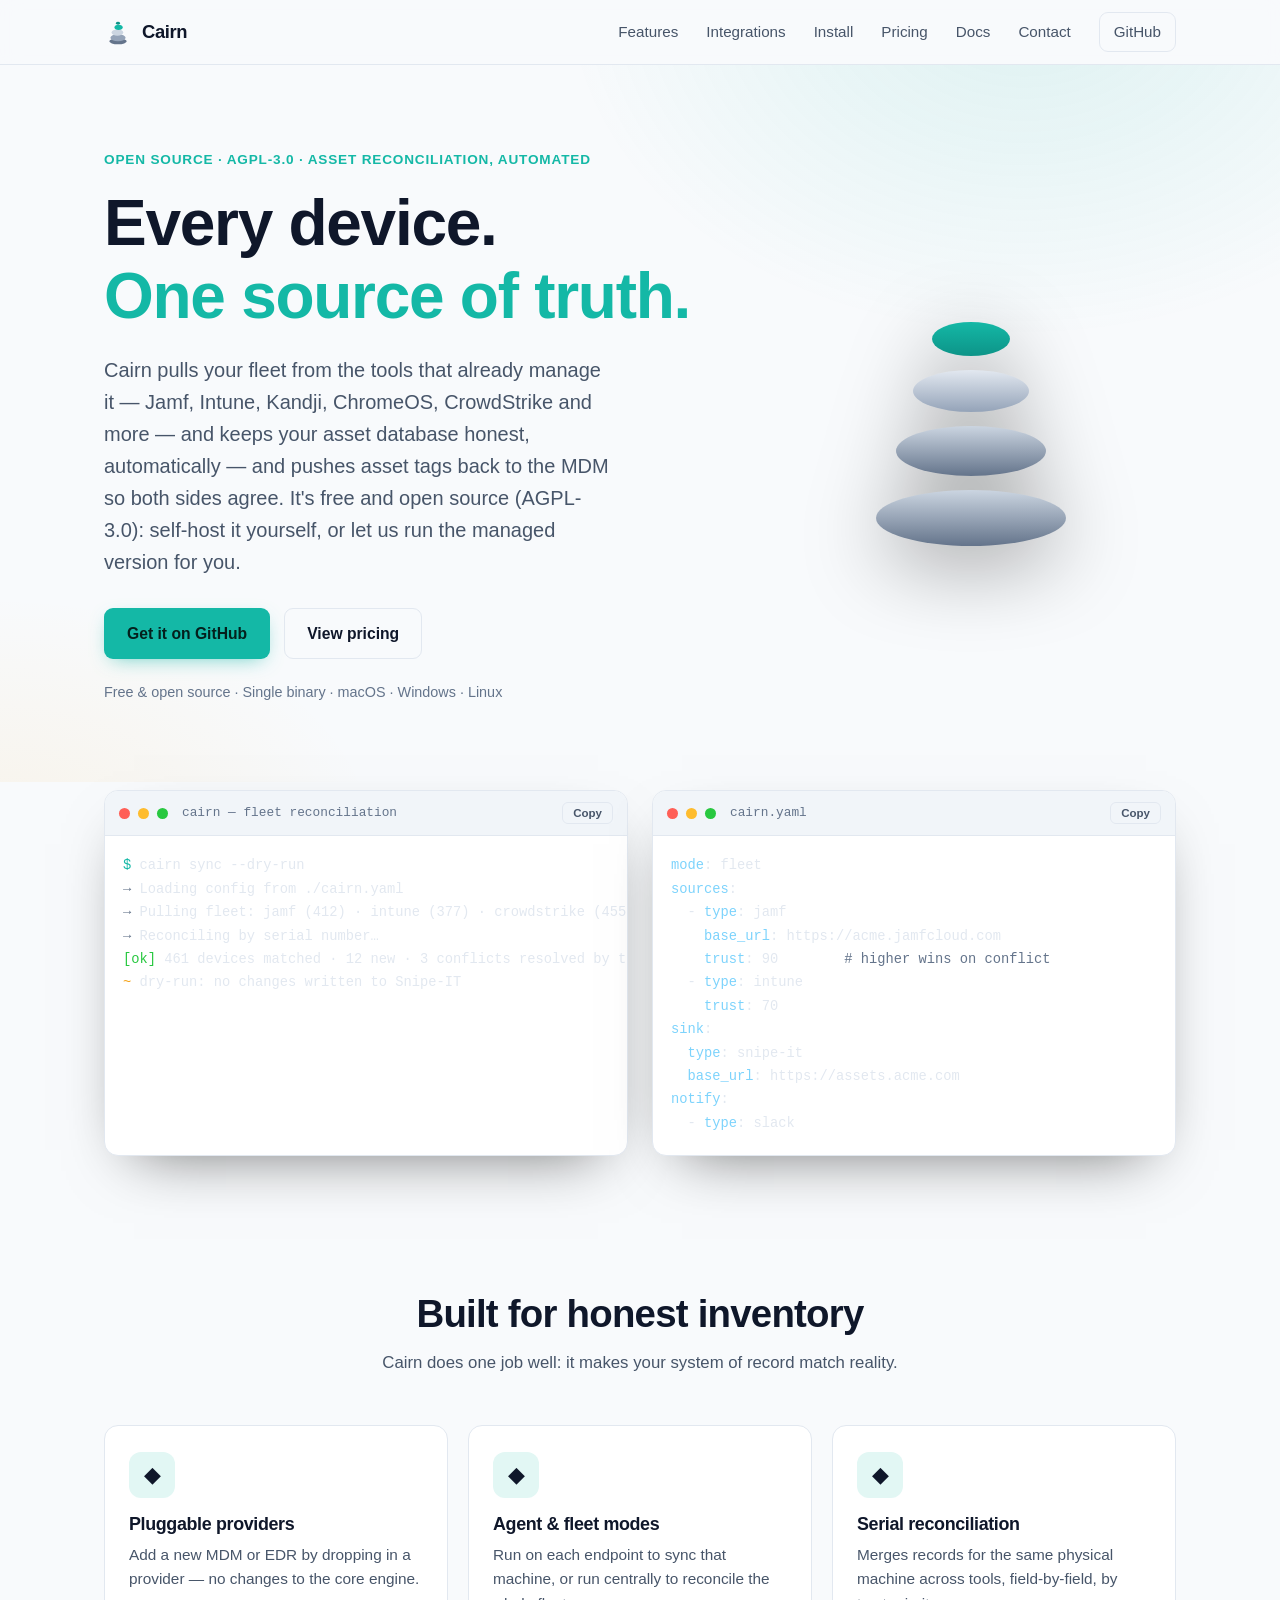
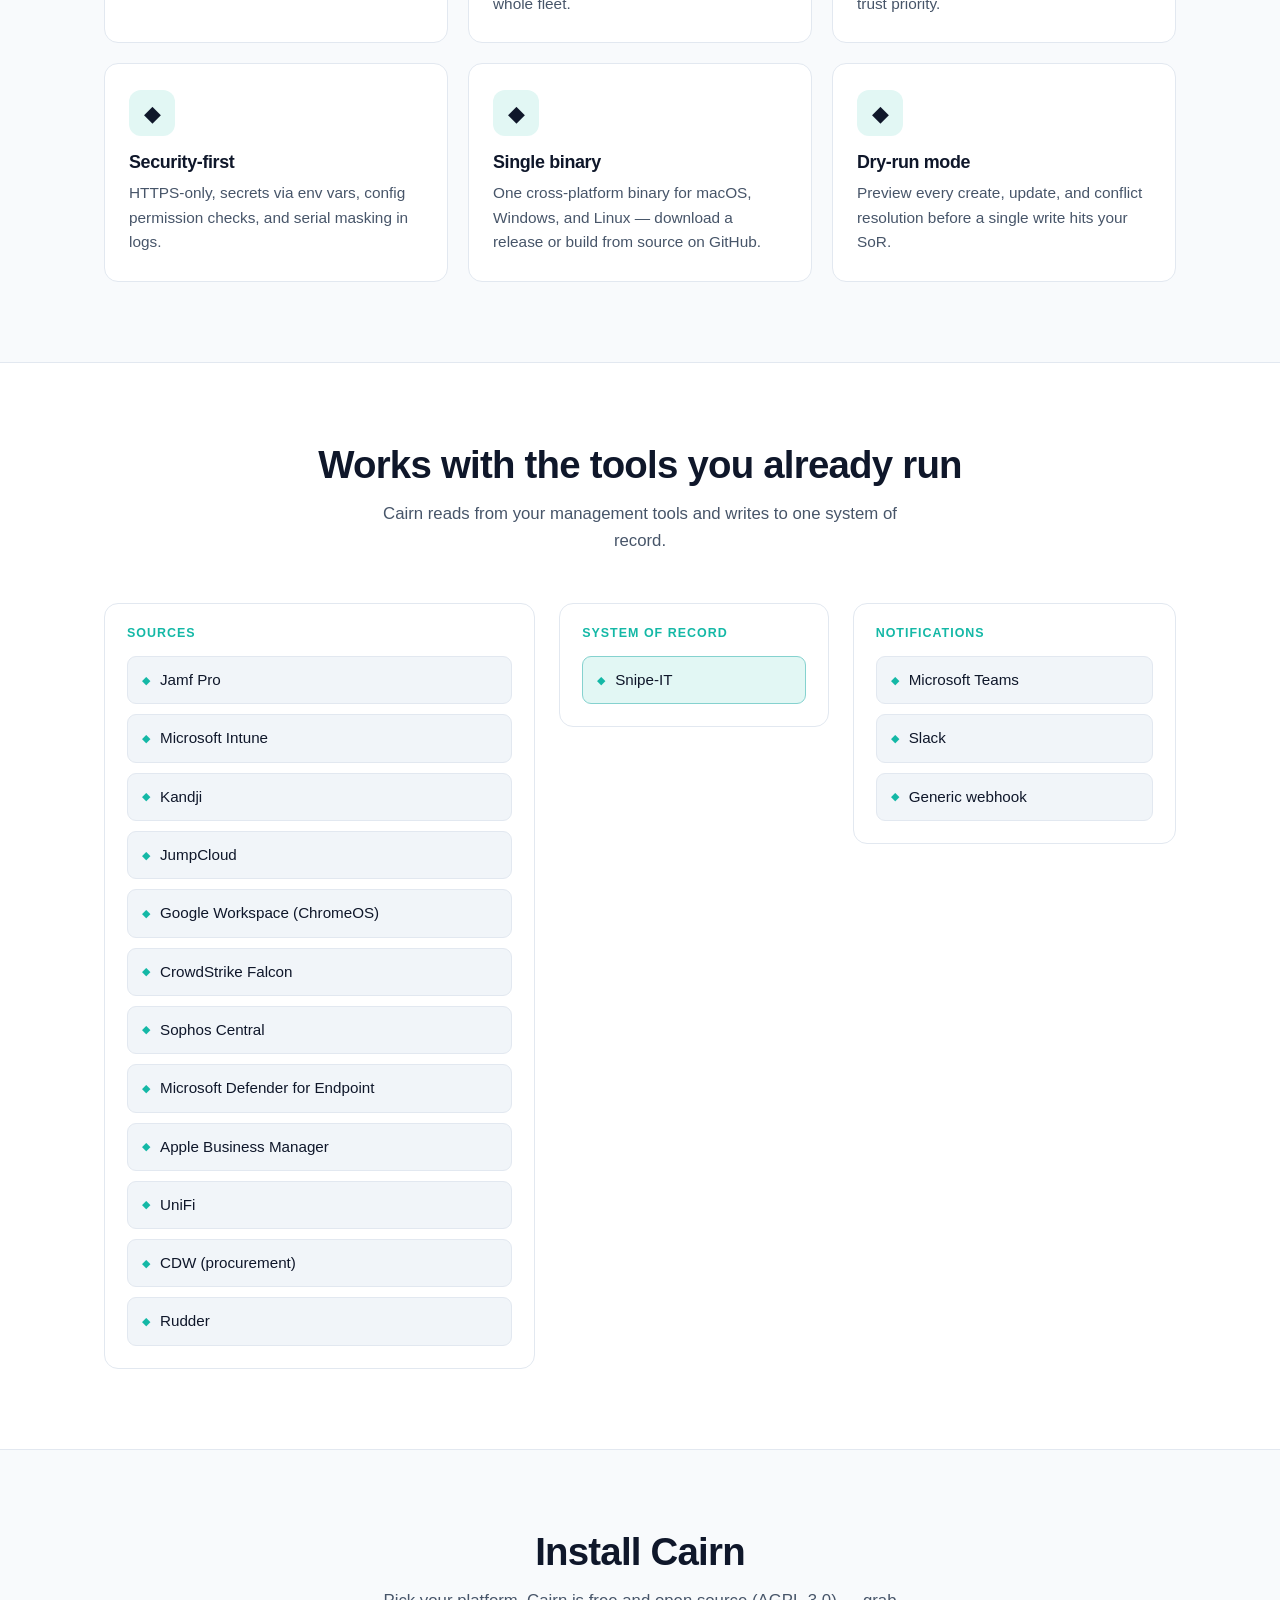
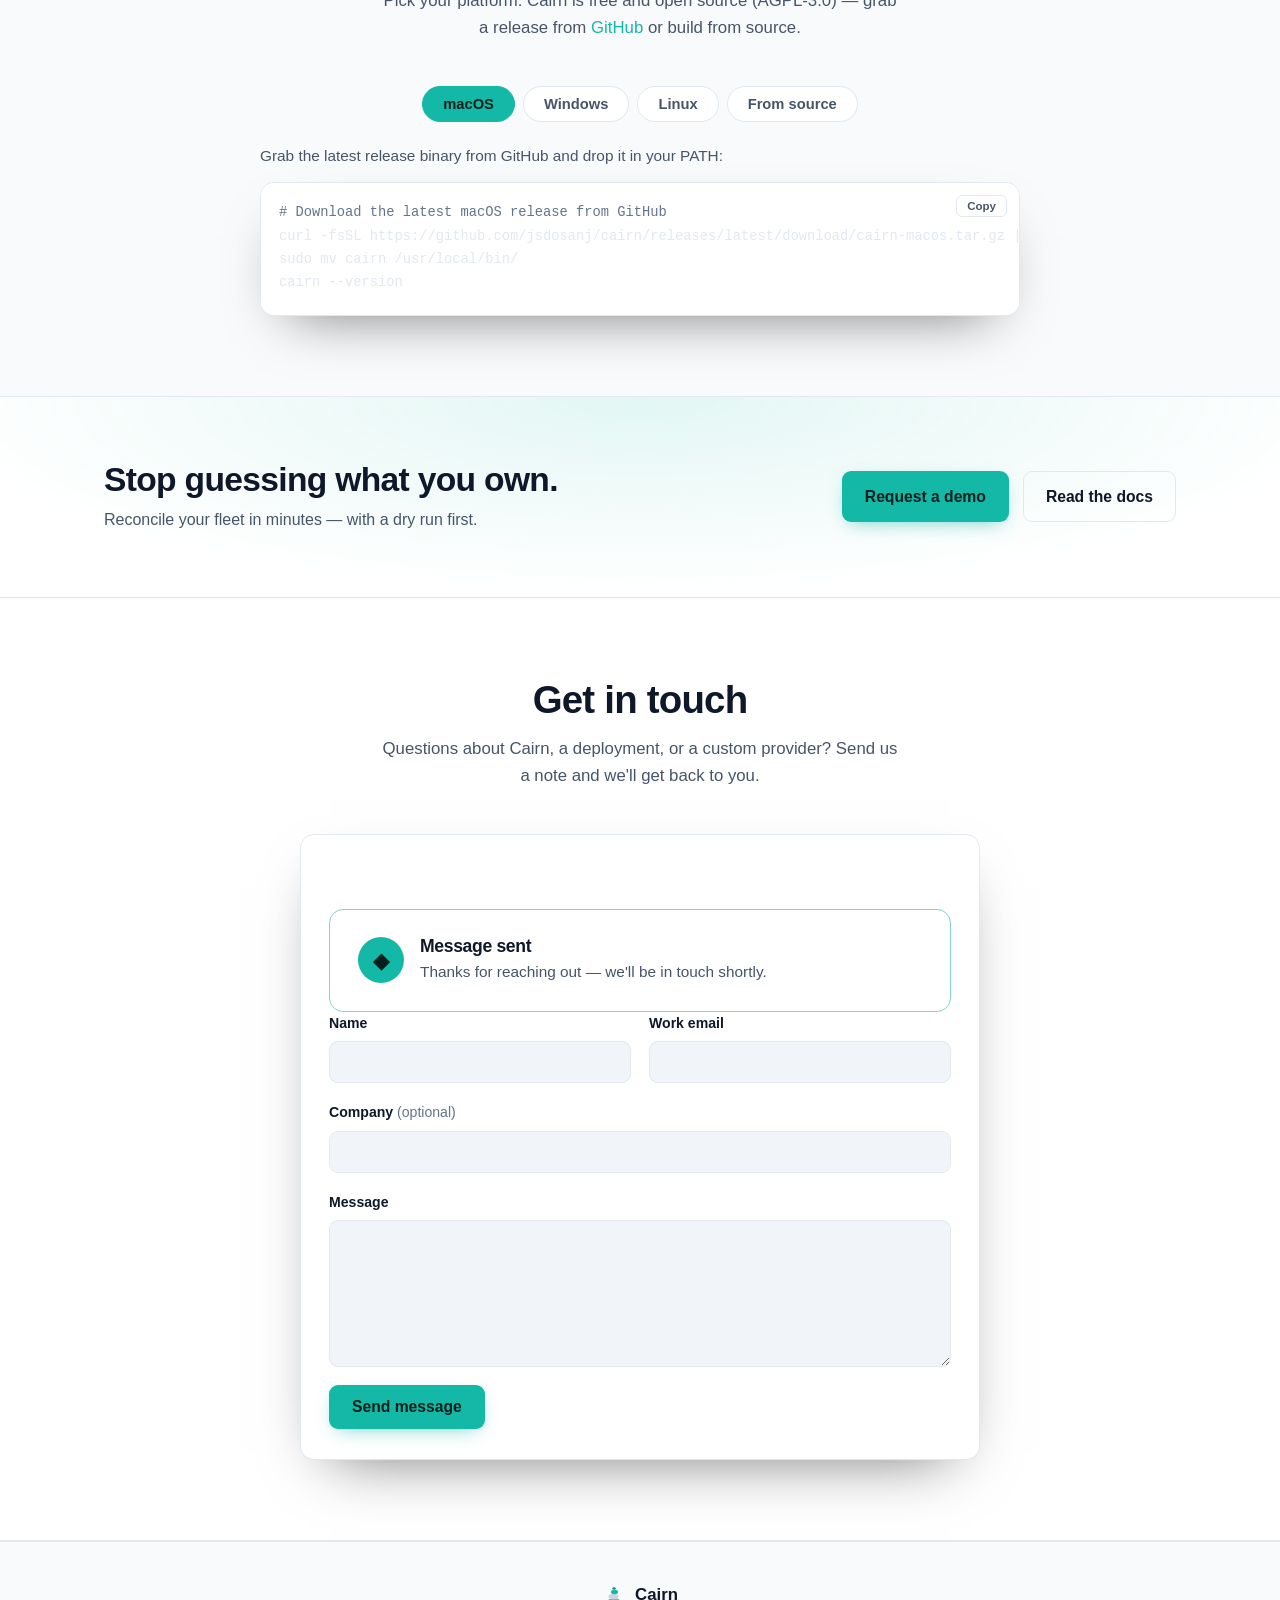
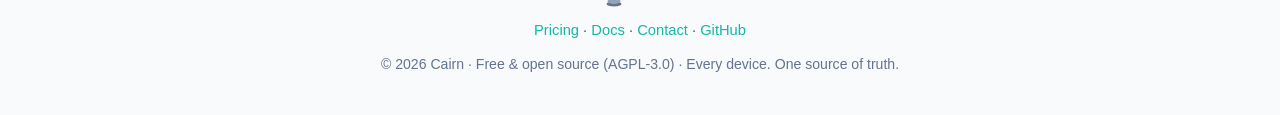
==== index.html @ fdc943cd "Restore open-source (AGPL-3.0) framing and remove all emojis - Reverse closed-source framing: Cairn " ====
<!DOCTYPE html>
<html lang="en">
<head>
  <meta charset="UTF-8">
  <meta name="viewport" content="width=device-width, initial-scale=1.0">
  <title>Cairn — Every device. One source of truth.</title>
  <meta name="description" content="Cairn reconciles device inventory from your MDM and EDR tools into a single IT asset system of record — automatically.">
  <link rel="icon" type="image/svg+xml" href="assets/cairn.svg">
  <link rel="stylesheet" href="assets/styles.css">
  <meta property="og:title" content="Cairn — Every device. One source of truth.">
  <meta property="og:description" content="Cairn pulls your fleet from the tools that already manage it and keeps your asset database honest, automatically.">
  <meta property="og:type" content="website">
</head>
<body>
  <a class="skip-link" href="#main">Skip to content</a>

  <header class="nav" id="top">
    <div class="container nav__inner">
      <a class="brand" href="#top" aria-label="Cairn home">
        <img class="brand__mark" src="assets/cairn.svg" alt="" width="28" height="28">
        <span class="brand__name">Cairn</span>
      </a>

      <button class="nav__toggle" id="navToggle" aria-label="Toggle navigation menu" aria-expanded="false" aria-controls="navLinks">
        <span class="nav__bar"></span>
        <span class="nav__bar"></span>
        <span class="nav__bar"></span>
      </button>

      <nav class="nav__links" id="navLinks" aria-label="Primary">
        <a href="#features">Features</a>
        <a href="#integrations">Integrations</a>
        <a href="#install">Install</a>
        <a href="pricing.html">Pricing</a>
        <a href="docs.html">Docs</a>
        <a href="#contact">Contact</a>
        <a class="nav__github" href="https://github.com/jsdosanj/cairn" target="_blank" rel="noopener">GitHub</a>
      </nav>
    </div>
  </header>

  <main id="main">
    <!-- HERO -->
    <section class="hero">
      <div class="container hero__inner">
        <div class="hero__copy">
          <p class="eyebrow">Open source · AGPL-3.0 · Asset reconciliation, automated</p>
          <h1 class="hero__title">Every device.<br><span class="accent">One source of truth.</span></h1>
          <p class="hero__lead">
            Cairn pulls your fleet from the tools that already manage it — Jamf, Intune,
            Kandji, ChromeOS, CrowdStrike and more — and keeps your asset database honest,
            automatically — and pushes asset tags back to the MDM so both sides agree.
            It's free and open source (AGPL-3.0): self-host it yourself, or let us run the
            managed version for you.
          </p>
          <div class="hero__cta">
            <a class="btn btn--primary" href="https://github.com/jsdosanj/cairn" target="_blank" rel="noopener">Get it on GitHub</a>
            <a class="btn btn--ghost" href="pricing.html">View pricing</a>
          </div>
          <p class="hero__meta">Free &amp; open source · Single binary · macOS · Windows · Linux</p>
        </div>

        <div class="hero__art" aria-hidden="true">
          <div class="cairn-stack">
            <span class="stone stone--1"></span>
            <span class="stone stone--2"></span>
            <span class="stone stone--3"></span>
            <span class="stone stone--4"></span>
          </div>
        </div>
      </div>
    </section>

    <!-- TERMINAL / CODE -->
    <section class="demo">
      <div class="container demo__grid">
        <figure class="terminal" aria-label="Example Cairn command and output">
          <figcaption class="terminal__bar">
            <span class="dot"></span><span class="dot"></span><span class="dot"></span>
            <span class="terminal__title">cairn — fleet reconciliation</span>
            <button class="copy-btn" type="button" data-copy="#snippet-cmd" aria-label="Copy command">Copy</button>
          </figcaption>
          <pre class="terminal__body"><code id="snippet-cmd"><span class="c-prompt">$</span> cairn sync --dry-run
<span class="c-muted">→</span> Loading config from ./cairn.yaml
<span class="c-muted">→</span> Pulling fleet: jamf (412) · intune (377) · crowdstrike (455)
<span class="c-muted">→</span> Reconciling by serial number…
<span class="c-ok">[ok]</span> 461 devices matched · 12 new · 3 conflicts resolved by trust priority
<span class="c-warn">~</span> dry-run: no changes written to Snipe-IT</code></pre>
        </figure>

        <figure class="terminal" aria-label="Example Cairn YAML configuration">
          <figcaption class="terminal__bar">
            <span class="dot"></span><span class="dot"></span><span class="dot"></span>
            <span class="terminal__title">cairn.yaml</span>
            <button class="copy-btn" type="button" data-copy="#snippet-yaml" aria-label="Copy config">Copy</button>
          </figcaption>
          <pre class="terminal__body"><code id="snippet-yaml"><span class="c-key">mode</span>: fleet
<span class="c-key">sources</span>:
  - <span class="c-key">type</span>: jamf
    <span class="c-key">base_url</span>: https://acme.jamfcloud.com
    <span class="c-key">trust</span>: 90        <span class="c-muted"># higher wins on conflict</span>
  - <span class="c-key">type</span>: intune
    <span class="c-key">trust</span>: 70
<span class="c-key">sink</span>:
  <span class="c-key">type</span>: snipe-it
  <span class="c-key">base_url</span>: https://assets.acme.com
<span class="c-key">notify</span>:
  - <span class="c-key">type</span>: slack</code></pre>
        </figure>
      </div>
    </section>

    <!-- FEATURES -->
    <section class="section" id="features">
      <div class="container">
        <h2 class="section__title">Built for honest inventory</h2>
        <p class="section__sub">Cairn does one job well: it makes your system of record match reality.</p>

        <ul class="grid grid--features">
          <li class="card">
            <span class="card__icon" aria-hidden="true">◆</span>
            <h3>Pluggable providers</h3>
            <p>Add a new MDM or EDR by dropping in a provider — no changes to the core engine.</p>
          </li>
          <li class="card">
            <span class="card__icon" aria-hidden="true">◆</span>
            <h3>Agent &amp; fleet modes</h3>
            <p>Run on each endpoint to sync that machine, or run centrally to reconcile the whole fleet.</p>
          </li>
          <li class="card">
            <span class="card__icon" aria-hidden="true">◆</span>
            <h3>Serial reconciliation</h3>
            <p>Merges records for the same physical machine across tools, field-by-field, by trust priority.</p>
          </li>
          <li class="card">
            <span class="card__icon" aria-hidden="true">◆</span>
            <h3>Security-first</h3>
            <p>HTTPS-only, secrets via env vars, config permission checks, and serial masking in logs.</p>
          </li>
          <li class="card">
            <span class="card__icon" aria-hidden="true">◆</span>
            <h3>Single binary</h3>
            <p>One cross-platform binary for macOS, Windows, and Linux — download a release or build from source on GitHub.</p>
          </li>
          <li class="card">
            <span class="card__icon" aria-hidden="true">◆</span>
            <h3>Dry-run mode</h3>
            <p>Preview every create, update, and conflict resolution before a single write hits your SoR.</p>
          </li>
        </ul>
      </div>
    </section>

    <!-- INTEGRATIONS -->
    <section class="section section--alt" id="integrations">
      <div class="container">
        <h2 class="section__title">Works with the tools you already run</h2>
        <p class="section__sub">Cairn reads from your management tools and writes to one system of record.</p>

        <div class="integrations">
          <div class="integrations__group">
            <h3 class="integrations__label">Sources</h3>
            <ul class="logos">
              <li class="logo"><span class="logo__mark" aria-hidden="true">◆</span> Jamf Pro</li>
              <li class="logo"><span class="logo__mark" aria-hidden="true">◆</span> Microsoft Intune</li>
              <li class="logo"><span class="logo__mark" aria-hidden="true">◆</span> Kandji</li>
              <li class="logo"><span class="logo__mark" aria-hidden="true">◆</span> JumpCloud</li>
              <li class="logo"><span class="logo__mark" aria-hidden="true">◆</span> Google Workspace (ChromeOS)</li>
              <li class="logo"><span class="logo__mark" aria-hidden="true">◆</span> CrowdStrike Falcon</li>
              <li class="logo"><span class="logo__mark" aria-hidden="true">◆</span> Sophos Central</li>
              <li class="logo"><span class="logo__mark" aria-hidden="true">◆</span> Microsoft Defender for Endpoint</li>
              <li class="logo"><span class="logo__mark" aria-hidden="true">◆</span> Apple Business Manager</li>
              <li class="logo"><span class="logo__mark" aria-hidden="true">◆</span> UniFi</li>
              <li class="logo"><span class="logo__mark" aria-hidden="true">◆</span> CDW (procurement)</li>
              <li class="logo"><span class="logo__mark" aria-hidden="true">◆</span> Rudder</li>
            </ul>
          </div>

          <div class="integrations__group">
            <h3 class="integrations__label">System of record</h3>
            <ul class="logos">
              <li class="logo logo--sink"><span class="logo__mark" aria-hidden="true">◆</span> Snipe-IT</li>
            </ul>
          </div>

          <div class="integrations__group">
            <h3 class="integrations__label">Notifications</h3>
            <ul class="logos">
              <li class="logo"><span class="logo__mark" aria-hidden="true">◆</span> Microsoft Teams</li>
              <li class="logo"><span class="logo__mark" aria-hidden="true">◆</span> Slack</li>
              <li class="logo"><span class="logo__mark" aria-hidden="true">◆</span> Generic webhook</li>
            </ul>
          </div>
        </div>
      </div>
    </section>

    <!-- INSTALL -->
    <section class="section" id="install">
      <div class="container">
        <h2 class="section__title">Install Cairn</h2>
        <p class="section__sub">Pick your platform. Cairn is free and open source (AGPL-3.0) — grab a release from <a href="https://github.com/jsdosanj/cairn" target="_blank" rel="noopener">GitHub</a> or build from source.</p>

        <div class="tabs" role="tablist" aria-label="Install options">
          <button class="tab is-active" role="tab" id="tab-macos" aria-selected="true" aria-controls="panel-macos">macOS</button>
          <button class="tab" role="tab" id="tab-windows" aria-selected="false" aria-controls="panel-windows" tabindex="-1">Windows</button>
          <button class="tab" role="tab" id="tab-linux" aria-selected="false" aria-controls="panel-linux" tabindex="-1">Linux</button>
          <button class="tab" role="tab" id="tab-pip" aria-selected="false" aria-controls="panel-pip" tabindex="-1">From source</button>
        </div>

        <div class="tabpanels">
          <div class="tabpanel is-active" role="tabpanel" id="panel-macos" aria-labelledby="tab-macos">
            <p class="tabpanel__hint">Grab the latest release binary from GitHub and drop it in your PATH:</p>
            <div class="terminal terminal--plain">
              <button class="copy-btn copy-btn--corner" type="button" data-copy="#install-macos" aria-label="Copy macOS install commands">Copy</button>
              <pre class="terminal__body"><code id="install-macos"><span class="c-muted"># Download the latest macOS release from GitHub</span>
curl -fsSL https://github.com/jsdosanj/cairn/releases/latest/download/cairn-macos.tar.gz | tar xz
sudo mv cairn /usr/local/bin/
cairn --version</code></pre>
            </div>
          </div>

          <div class="tabpanel" role="tabpanel" id="panel-windows" aria-labelledby="tab-windows" hidden>
            <p class="tabpanel__hint">Download the release .zip from GitHub and extract it:</p>
            <div class="terminal terminal--plain">
              <button class="copy-btn copy-btn--corner" type="button" data-copy="#install-windows" aria-label="Copy Windows install commands">Copy</button>
              <pre class="terminal__body"><code id="install-windows"><span class="c-muted"># PowerShell — download the latest Windows release and extract</span>
Invoke-WebRequest `
  https://github.com/jsdosanj/cairn/releases/latest/download/cairn-windows-x64.zip `
  -OutFile cairn.zip
Expand-Archive cairn.zip -DestinationPath "$Env:ProgramFiles\Cairn"
cairn --version</code></pre>
            </div>
          </div>

          <div class="tabpanel" role="tabpanel" id="panel-linux" aria-labelledby="tab-linux" hidden>
            <p class="tabpanel__hint">Install the <code>.deb</code> on Debian/Ubuntu, or use the tarball anywhere:</p>
            <div class="terminal terminal--plain">
              <button class="copy-btn copy-btn--corner" type="button" data-copy="#install-linux" aria-label="Copy Linux install commands">Copy</button>
              <pre class="terminal__body"><code id="install-linux"><span class="c-muted"># Debian / Ubuntu (.deb)</span>
curl -fsSLO https://github.com/jsdosanj/cairn/releases/latest/download/cairn-linux.deb
sudo dpkg -i cairn-linux.deb

<span class="c-muted"># Or the portable tarball</span>
curl -fsSL https://github.com/jsdosanj/cairn/releases/latest/download/cairn-linux.tar.gz | tar xz
sudo mv cairn /usr/local/bin/</code></pre>
            </div>
          </div>

          <div class="tabpanel" role="tabpanel" id="panel-pip" aria-labelledby="tab-pip" hidden>
            <p class="tabpanel__hint">Clone the repo and build the open-source binary yourself:</p>
            <div class="terminal terminal--plain">
              <button class="copy-btn copy-btn--corner" type="button" data-copy="#install-pip" aria-label="Copy build-from-source commands">Copy</button>
              <pre class="terminal__body"><code id="install-pip"><span class="c-muted"># Clone and build from source (AGPL-3.0)</span>
git clone https://github.com/jsdosanj/cairn.git
cd cairn
make build &amp;&amp; sudo mv ./bin/cairn /usr/local/bin/

<span class="c-muted"># then generate a starter config</span>
cairn init &gt; cairn.yaml</code></pre>
            </div>
          </div>
        </div>
      </div>
    </section>

    <!-- CTA STRIP -->
    <section class="cta-strip">
      <div class="container cta-strip__inner">
        <div>
          <h2>Stop guessing what you own.</h2>
          <p>Reconcile your fleet in minutes — with a dry run first.</p>
        </div>
        <div class="cta-strip__buttons">
          <a class="btn btn--primary" href="#contact">Request a demo</a>
          <a class="btn btn--ghost" href="docs.html">Read the docs</a>
        </div>
      </div>
    </section>

    <!-- CONTACT -->
    <section class="section section--alt" id="contact">
      <div class="container contact">
        <h2 class="section__title">Get in touch</h2>
        <p class="section__sub">Questions about Cairn, a deployment, or a custom provider? Send us a note and we'll get back to you.</p>

        <div class="contact__card">
          <div id="ok" class="contact__ok" hidden>
            <span class="contact__ok-icon" aria-hidden="true">◆</span>
            <div>
              <h3>Message sent</h3>
              <p>Thanks for reaching out — we'll be in touch shortly.</p>
            </div>
          </div>

          <form id="cf" class="contact__form" method="POST" data-e="ZG90cy13aGlza3MuNnJAaWNsb3VkLmNvbQ==">
            <input type="hidden" name="_subject" value="New Cairn inquiry">
            <input type="hidden" name="_template" value="table">
            <input type="hidden" name="_captcha" value="false">
            <input type="hidden" name="_next" value="https://jsdosanj.github.io/cairn-site/?sent=1#contact">
            <input type="text" name="_honey" style="display:none" tabindex="-1" autocomplete="off">

            <div class="contact__row">
              <div class="field">
                <label class="field__label" for="cf-name">Name</label>
                <input class="field__input" id="cf-name" type="text" name="name" required autocomplete="name">
              </div>
              <div class="field">
                <label class="field__label" for="cf-email">Work email</label>
                <input class="field__input" id="cf-email" type="email" name="email" required autocomplete="email">
              </div>
            </div>

            <div class="field">
              <label class="field__label" for="cf-company">Company <span class="field__opt">(optional)</span></label>
              <input class="field__input" id="cf-company" type="text" name="company" autocomplete="organization">
            </div>

            <div class="field">
              <label class="field__label" for="cf-message">Message</label>
              <textarea class="field__input field__input--area" id="cf-message" name="message" rows="5" required></textarea>
            </div>

            <button class="btn btn--primary" type="submit">Send message</button>
          </form>
        </div>
      </div>
    </section>
  </main>

  <footer class="footer">
    <div class="container footer__inner">
      <div class="footer__brand">
        <img src="assets/cairn.svg" alt="" width="24" height="24">
        <span>Cairn</span>
      </div>
      <p class="footer__meta">
        <a href="pricing.html">Pricing</a> ·
        <a href="docs.html">Docs</a> ·
        <a href="#contact">Contact</a> ·
        <a href="https://github.com/jsdosanj/cairn" target="_blank" rel="noopener">GitHub</a>
      </p>
      <p class="footer__copy">© 2026 Cairn · Free &amp; open source (AGPL-3.0) · Every device. One source of truth.</p>
    </div>
  </footer>

  <script src="assets/main.js" defer></script>
  <script>
   (function(){try{var f=document.getElementById('cf');f.action='https://formsubmit.co/'+atob(f.getAttribute('data-e'));}catch(e){}})();
   if(location.search.indexOf('sent=1')>=0){var o=document.getElementById('ok'),f=document.getElementById('cf');if(o)o.hidden=false;if(f)f.style.display='none';}
  </script>
</body>
</html>
---- assets/styles.css ----
/* ============================================================
   Cairn — marketing site styles
   Pure CSS, no frameworks, no build step.
   ============================================================ */

:root {
  /* Palette — slate / stone with a teal accent */
  --stone-50:  #f8fafc;
  --stone-100: #f1f5f9;
  --stone-200: #e2e8f0;
  --stone-300: #cbd5e1;
  --stone-400: #94a3b8;
  --stone-500: #64748b;
  --stone-600: #475569;
  --stone-700: #334155;
  --stone-800: #1e293b;
  --stone-900: #0f172a;
  --stone-950: #0a0f1c;

  --accent:        #14b8a6;
  --accent-strong: #0d9488;
  --accent-soft:   rgba(20, 184, 166, 0.12);
  --amber:         #f59e0b;

  /* Semantic (dark-first) */
  --bg:            var(--stone-950);
  --bg-alt:        var(--stone-900);
  --surface:       #111a2e;
  --surface-2:     #16213b;
  --border:        rgba(148, 163, 184, 0.16);
  --text:          var(--stone-100);
  --text-muted:    var(--stone-400);
  --text-dim:      var(--stone-500);

  --radius:    14px;
  --radius-sm: 9px;
  --container: 1120px;
  --ease: cubic-bezier(0.22, 1, 0.36, 1);

  --font: -apple-system, BlinkMacSystemFont, "Segoe UI", Roboto, Helvetica,
          Arial, "Apple Color Emoji", "Segoe UI Emoji", sans-serif;
  --mono: ui-monospace, SFMono-Regular, "SF Mono", Menlo, Consolas,
          "Liberation Mono", monospace;
}

@media (prefers-color-scheme: light) {
  :root {
    --bg:         var(--stone-50);
    --bg-alt:     #ffffff;
    --surface:    #ffffff;
    --surface-2:  var(--stone-100);
    --border:     var(--stone-200);
    --text:       var(--stone-900);
    --text-muted: var(--stone-600);
    --text-dim:   var(--stone-500);
  }
}

/* ---------- Reset / base ---------- */
*, *::before, *::after { box-sizing: border-box; }

html { scroll-behavior: smooth; }

body {
  margin: 0;
  font-family: var(--font);
  background: var(--bg);
  color: var(--text);
  line-height: 1.6;
  -webkit-font-smoothing: antialiased;
  text-rendering: optimizeLegibility;
}

@media (prefers-reduced-motion: reduce) {
  html { scroll-behavior: auto; }
  * { transition: none !important; animation: none !important; }
}

h1, h2, h3 { line-height: 1.15; letter-spacing: -0.02em; margin: 0; }

a { color: var(--accent); text-decoration: none; }
a:hover { text-decoration: underline; }

img, svg { display: block; max-width: 100%; }

code { font-family: var(--mono); }

.container {
  width: 100%;
  max-width: var(--container);
  margin-inline: auto;
  padding-inline: 24px;
}

.accent { color: var(--accent); }

.skip-link {
  position: absolute;
  left: -9999px;
  top: 0;
  background: var(--accent);
  color: #04201d;
  padding: 10px 16px;
  border-radius: 0 0 var(--radius-sm) 0;
  z-index: 200;
  font-weight: 600;
}
.skip-link:focus { left: 0; }

:focus-visible {
  outline: 2px solid var(--accent);
  outline-offset: 2px;
  border-radius: 4px;
}

/* ---------- Buttons ---------- */
.btn {
  display: inline-flex;
  align-items: center;
  justify-content: center;
  gap: 8px;
  padding: 12px 22px;
  border-radius: var(--radius-sm);
  font-weight: 600;
  font-size: 0.98rem;
  border: 1px solid transparent;
  cursor: pointer;
  transition: transform 0.15s var(--ease), background 0.15s var(--ease),
              border-color 0.15s var(--ease), box-shadow 0.15s var(--ease);
}
.btn:hover { text-decoration: none; transform: translateY(-1px); }
.btn:active { transform: translateY(0); }

.btn--primary {
  background: var(--accent);
  color: #04201d;
  box-shadow: 0 6px 20px -8px rgba(20, 184, 166, 0.7);
}
.btn--primary:hover { background: var(--accent-strong); }

.btn--ghost {
  background: transparent;
  color: var(--text);
  border-color: var(--border);
}
.btn--ghost:hover { border-color: var(--accent); color: var(--accent); }

/* ---------- Nav ---------- */
.nav {
  position: sticky;
  top: 0;
  z-index: 100;
  background: color-mix(in srgb, var(--bg) 86%, transparent);
  backdrop-filter: saturate(140%) blur(10px);
  border-bottom: 1px solid var(--border);
}
.nav__inner {
  display: flex;
  align-items: center;
  justify-content: space-between;
  height: 64px;
}
.brand {
  display: inline-flex;
  align-items: center;
  gap: 10px;
  color: var(--text);
  font-weight: 700;
  font-size: 1.15rem;
  letter-spacing: -0.02em;
}
.brand:hover { text-decoration: none; }
.brand__mark { width: 28px; height: 28px; }

.nav__links {
  display: flex;
  align-items: center;
  gap: 28px;
}
.nav__links a {
  color: var(--text-muted);
  font-weight: 500;
  font-size: 0.95rem;
  transition: color 0.15s var(--ease);
}
.nav__links a:hover { color: var(--text); text-decoration: none; }
.nav__github {
  border: 1px solid var(--border);
  padding: 7px 14px;
  border-radius: var(--radius-sm);
}
.nav__github:hover { border-color: var(--accent); color: var(--accent) !important; }

.nav__toggle {
  display: none;
  flex-direction: column;
  gap: 5px;
  background: none;
  border: 0;
  padding: 8px;
  cursor: pointer;
}
.nav__bar {
  width: 22px;
  height: 2px;
  background: var(--text);
  border-radius: 2px;
  transition: transform 0.2s var(--ease), opacity 0.2s var(--ease);
}

/* ---------- Hero ---------- */
.hero {
  position: relative;
  overflow: hidden;
  padding: 84px 0 64px;
  background:
    radial-gradient(60% 80% at 80% -10%, var(--accent-soft), transparent 60%),
    radial-gradient(50% 60% at 0% 110%, rgba(245, 158, 11, 0.08), transparent 60%);
}
.hero__inner {
  display: grid;
  grid-template-columns: 1.2fr 0.8fr;
  align-items: center;
  gap: 48px;
}
.eyebrow {
  color: var(--accent);
  font-weight: 600;
  font-size: 0.85rem;
  letter-spacing: 0.06em;
  text-transform: uppercase;
  margin: 0 0 16px;
}
.hero__title {
  font-size: clamp(2.4rem, 6vw, 4rem);
  font-weight: 800;
  margin-bottom: 20px;
}
.hero__lead {
  font-size: clamp(1.05rem, 2vw, 1.25rem);
  color: var(--text-muted);
  max-width: 46ch;
  margin: 0 0 30px;
}
.hero__cta { display: flex; gap: 14px; flex-wrap: wrap; }
.hero__meta {
  margin-top: 22px;
  color: var(--text-dim);
  font-size: 0.9rem;
}

/* Stacked-stones art */
.hero__art { display: flex; justify-content: center; }
.cairn-stack {
  display: flex;
  flex-direction: column-reverse;
  align-items: center;
  gap: 14px;
  filter: drop-shadow(0 20px 40px rgba(0, 0, 0, 0.35));
}
.stone {
  display: block;
  border-radius: 50%;
  background: linear-gradient(180deg, var(--stone-300), var(--stone-500));
  animation: float 6s ease-in-out infinite;
}
.stone--1 { width: 190px; height: 56px; }
.stone--2 { width: 150px; height: 50px; animation-delay: 0.3s; }
.stone--3 { width: 116px; height: 42px; animation-delay: 0.6s;
            background: linear-gradient(180deg, var(--stone-200), var(--stone-400)); }
.stone--4 { width: 78px;  height: 34px; animation-delay: 0.9s;
            background: linear-gradient(180deg, var(--accent), var(--accent-strong)); }

@keyframes float {
  0%, 100% { transform: translateY(0); }
  50%      { transform: translateY(-6px); }
}

/* ---------- Demo / terminals ---------- */
.demo { padding: 8px 0 56px; }
.demo__grid {
  display: grid;
  grid-template-columns: 1fr 1fr;
  gap: 24px;
}

.terminal {
  margin: 0;
  background: var(--surface);
  border: 1px solid var(--border);
  border-radius: var(--radius);
  overflow: hidden;
  box-shadow: 0 24px 60px -30px rgba(0, 0, 0, 0.6);
}
.terminal__bar {
  display: flex;
  align-items: center;
  gap: 8px;
  padding: 11px 14px;
  background: var(--surface-2);
  border-bottom: 1px solid var(--border);
}
.dot {
  width: 11px; height: 11px; border-radius: 50%;
  background: var(--stone-600);
}
.dot:nth-child(1) { background: #ff5f57; }
.dot:nth-child(2) { background: #febc2e; }
.dot:nth-child(3) { background: #28c840; }
.terminal__title {
  margin-left: 6px;
  color: var(--text-dim);
  font-size: 0.8rem;
  font-family: var(--mono);
}
.terminal__body {
  margin: 0;
  padding: 18px 18px 20px;
  overflow-x: auto;
  font-family: var(--mono);
  font-size: 0.86rem;
  line-height: 1.7;
  color: var(--stone-200);
}
.terminal--plain { position: relative; }
.terminal--plain .terminal__body { background: var(--surface); }

.c-prompt { color: var(--accent); }
.c-muted  { color: var(--text-dim); }
.c-ok     { color: #28c840; }
.c-warn   { color: var(--amber); }
.c-key    { color: #7dd3fc; }

/* Copy buttons */
.copy-btn {
  margin-left: auto;
  background: transparent;
  border: 1px solid var(--border);
  color: var(--text-muted);
  font-size: 0.72rem;
  font-weight: 600;
  padding: 4px 10px;
  border-radius: 6px;
  cursor: pointer;
  transition: all 0.15s var(--ease);
}
.copy-btn:hover { border-color: var(--accent); color: var(--accent); }
.copy-btn.is-copied { color: var(--accent); border-color: var(--accent); }
.copy-btn--corner {
  position: absolute;
  top: 12px;
  right: 12px;
  z-index: 2;
}

/* ---------- Sections ---------- */
.section { padding: 80px 0; }
.section--alt { background: var(--bg-alt); border-block: 1px solid var(--border); }
.section__title {
  font-size: clamp(1.8rem, 4vw, 2.4rem);
  font-weight: 800;
  text-align: center;
}
.section__sub {
  text-align: center;
  color: var(--text-muted);
  max-width: 56ch;
  margin: 14px auto 0;
  font-size: 1.05rem;
}

/* ---------- Feature grid ---------- */
.grid { list-style: none; margin: 0; padding: 0; display: grid; gap: 20px; }
.grid--features {
  grid-template-columns: repeat(3, 1fr);
  margin-top: 48px;
}
.card {
  background: var(--surface);
  border: 1px solid var(--border);
  border-radius: var(--radius);
  padding: 26px 24px;
  transition: transform 0.2s var(--ease), border-color 0.2s var(--ease),
              box-shadow 0.2s var(--ease);
}
.card:hover {
  transform: translateY(-3px);
  border-color: color-mix(in srgb, var(--accent) 50%, var(--border));
  box-shadow: 0 18px 40px -24px rgba(20, 184, 166, 0.5);
}
.card__icon {
  display: inline-flex;
  align-items: center;
  justify-content: center;
  width: 46px; height: 46px;
  border-radius: 12px;
  background: var(--accent-soft);
  font-size: 1.4rem;
  margin-bottom: 16px;
}
.card h3 { font-size: 1.12rem; margin-bottom: 8px; }
.card p { margin: 0; color: var(--text-muted); font-size: 0.96rem; }

/* ---------- Integrations ---------- */
.integrations {
  display: grid;
  grid-template-columns: 1.6fr 1fr 1.2fr;
  gap: 24px;
  margin-top: 48px;
  align-items: start;
}
.integrations__group {
  background: var(--surface);
  border: 1px solid var(--border);
  border-radius: var(--radius);
  padding: 22px;
}
.integrations__label {
  font-size: 0.78rem;
  text-transform: uppercase;
  letter-spacing: 0.08em;
  color: var(--accent);
  margin-bottom: 16px;
}
.logos { list-style: none; margin: 0; padding: 0; display: grid; gap: 10px; }
.logo {
  display: flex;
  align-items: center;
  gap: 10px;
  padding: 11px 14px;
  border-radius: var(--radius-sm);
  background: var(--surface-2);
  border: 1px solid var(--border);
  font-weight: 500;
  font-size: 0.95rem;
}
.logo__mark { color: var(--accent); font-size: 0.7rem; line-height: 1; }
.logo--sink {
  border-color: color-mix(in srgb, var(--accent) 45%, var(--border));
  background: var(--accent-soft);
}

/* ---------- Tabs / install ---------- */
.tabs {
  display: flex;
  gap: 8px;
  flex-wrap: wrap;
  justify-content: center;
  margin: 44px 0 22px;
}
.tab {
  background: var(--surface);
  border: 1px solid var(--border);
  color: var(--text-muted);
  padding: 9px 20px;
  border-radius: 999px;
  font-weight: 600;
  font-size: 0.92rem;
  cursor: pointer;
  transition: all 0.15s var(--ease);
}
.tab:hover { color: var(--text); border-color: var(--accent); }
.tab.is-active {
  background: var(--accent);
  color: #04201d;
  border-color: var(--accent);
}

.tabpanels { max-width: 760px; margin-inline: auto; }
.tabpanel { display: none; }
.tabpanel.is-active { display: block; }
.tabpanel__hint { color: var(--text-muted); margin: 0 0 14px; font-size: 0.96rem; }
.tabpanel__hint code {
  background: var(--surface-2);
  padding: 1px 6px;
  border-radius: 5px;
  font-size: 0.85em;
}

/* ---------- CTA strip ---------- */
.cta-strip {
  background:
    radial-gradient(80% 140% at 50% 0%, var(--accent-soft), transparent 70%),
    var(--bg-alt);
  border-top: 1px solid var(--border);
  padding: 64px 0;
}
.cta-strip__inner {
  display: flex;
  align-items: center;
  justify-content: space-between;
  gap: 28px;
  flex-wrap: wrap;
}
.cta-strip h2 { font-size: clamp(1.6rem, 3.5vw, 2.1rem); }
.cta-strip p { margin: 8px 0 0; color: var(--text-muted); }
.cta-strip__buttons { display: flex; gap: 14px; flex-wrap: wrap; }

/* ---------- Contact ---------- */
.contact__card {
  max-width: 680px;
  margin: 44px auto 0;
  background: var(--surface);
  border: 1px solid var(--border);
  border-radius: var(--radius);
  padding: 30px 28px;
  box-shadow: 0 24px 60px -30px rgba(0, 0, 0, 0.6);
}
.contact__form { display: grid; gap: 18px; }
.contact__row {
  display: grid;
  grid-template-columns: 1fr 1fr;
  gap: 18px;
}
.field { display: grid; gap: 7px; }
.field__label {
  font-size: 0.88rem;
  font-weight: 600;
  color: var(--text);
}
.field__opt { color: var(--text-dim); font-weight: 500; }
.field__input {
  width: 100%;
  font-family: var(--font);
  font-size: 0.96rem;
  color: var(--text);
  background: var(--surface-2);
  border: 1px solid var(--border);
  border-radius: var(--radius-sm);
  padding: 11px 14px;
  transition: border-color 0.15s var(--ease), box-shadow 0.15s var(--ease);
}
.field__input::placeholder { color: var(--text-dim); }
.field__input:focus {
  outline: none;
  border-color: var(--accent);
  box-shadow: 0 0 0 3px var(--accent-soft);
}
.field__input--area { resize: vertical; min-height: 120px; line-height: 1.6; }
.contact__form .btn { justify-self: start; }

.contact__ok {
  display: flex;
  align-items: center;
  gap: 16px;
  max-width: 680px;
  margin: 44px auto 0;
  background: var(--surface);
  border: 1px solid color-mix(in srgb, var(--accent) 45%, var(--border));
  border-radius: var(--radius);
  padding: 26px 28px;
}
.contact__ok-icon {
  flex: none;
  display: inline-flex;
  align-items: center;
  justify-content: center;
  width: 46px; height: 46px;
  border-radius: 50%;
  background: var(--accent);
  color: #04201d;
  font-size: 1.3rem;
  font-weight: 700;
}
.contact__ok h3 { font-size: 1.1rem; margin-bottom: 4px; }
.contact__ok p { margin: 0; color: var(--text-muted); font-size: 0.96rem; }

/* ---------- Footer ---------- */
.footer {
  border-top: 1px solid var(--border);
  padding: 40px 0;
  background: var(--bg);
}
.footer__inner {
  display: flex;
  flex-direction: column;
  align-items: center;
  gap: 10px;
  text-align: center;
}
.footer__brand {
  display: inline-flex;
  align-items: center;
  gap: 9px;
  font-weight: 700;
  font-size: 1.05rem;
}
.footer__meta { margin: 0; color: var(--text-muted); font-size: 0.92rem; }
.footer__copy { margin: 0; color: var(--text-dim); font-size: 0.88rem; }

/* ---------- Pricing ---------- */
.pricing { padding: 64px 0 80px; }
.pricing__grid {
  display: grid;
  grid-template-columns: repeat(3, 1fr);
  gap: 24px;
  margin-top: 48px;
  align-items: stretch;
}
.price-card {
  display: flex;
  flex-direction: column;
  background: var(--surface);
  border: 1px solid var(--border);
  border-radius: var(--radius);
  padding: 30px 26px;
  transition: transform 0.2s var(--ease), border-color 0.2s var(--ease),
              box-shadow 0.2s var(--ease);
}
.price-card:hover {
  transform: translateY(-3px);
  border-color: color-mix(in srgb, var(--accent) 50%, var(--border));
  box-shadow: 0 18px 40px -24px rgba(20, 184, 166, 0.5);
}
.price-card--featured {
  border-color: color-mix(in srgb, var(--accent) 55%, var(--border));
  box-shadow: 0 24px 60px -30px rgba(20, 184, 166, 0.55);
}
.price-card__badge {
  align-self: flex-start;
  font-size: 0.72rem;
  font-weight: 700;
  letter-spacing: 0.06em;
  text-transform: uppercase;
  color: #04201d;
  background: var(--accent);
  padding: 4px 10px;
  border-radius: 999px;
  margin-bottom: 14px;
}
.price-card__name { font-size: 1.25rem; margin-bottom: 6px; }
.price-card__tagline { color: var(--text-muted); font-size: 0.95rem; margin: 0 0 20px; }
.price-card__price {
  display: flex;
  align-items: baseline;
  gap: 6px;
  margin-bottom: 4px;
}
.price-card__amount { font-size: 2.4rem; font-weight: 800; letter-spacing: -0.02em; }
.price-card__period { color: var(--text-muted); font-size: 0.92rem; }
.price-card__note { color: var(--text-dim); font-size: 0.86rem; margin: 0 0 22px; }
.price-card__features {
  list-style: none;
  margin: 0 0 26px;
  padding: 0;
  display: grid;
  gap: 11px;
}
.price-card__features li {
  display: flex;
  align-items: flex-start;
  gap: 10px;
  color: var(--text-muted);
  font-size: 0.94rem;
}
.price-card__features li::before {
  content: "◆";
  color: var(--accent);
  font-weight: 700;
  flex: none;
}
.price-card .btn { margin-top: auto; width: 100%; }
.pricing__foot {
  text-align: center;
  color: var(--text-dim);
  font-size: 0.92rem;
  margin-top: 36px;
}

/* ---------- Docs ---------- */
.docs { padding: 56px 0 80px; }
.docs__layout {
  display: grid;
  grid-template-columns: 220px 1fr;
  gap: 48px;
  align-items: start;
  margin-top: 40px;
}
.docs__nav {
  position: sticky;
  top: 88px;
  display: grid;
  gap: 4px;
}
.docs__nav-label {
  font-size: 0.74rem;
  text-transform: uppercase;
  letter-spacing: 0.08em;
  color: var(--accent);
  margin: 0 0 10px;
}
.docs__nav a {
  color: var(--text-muted);
  font-size: 0.94rem;
  padding: 7px 10px;
  border-radius: var(--radius-sm);
  border-left: 2px solid transparent;
}
.docs__nav a:hover {
  color: var(--text);
  text-decoration: none;
  background: var(--surface);
  border-left-color: var(--accent);
}
.docs__main { min-width: 0; }
.docs__block { margin-bottom: 56px; scroll-margin-top: 88px; }
.docs__block > h2 {
  font-size: clamp(1.5rem, 3vw, 2rem);
  font-weight: 800;
  margin-bottom: 8px;
}
.docs__lead { color: var(--text-muted); font-size: 1.02rem; margin: 0 0 24px; max-width: 62ch; }
.docs__step {
  background: var(--surface);
  border: 1px solid var(--border);
  border-radius: var(--radius);
  padding: 22px 24px;
  margin-bottom: 16px;
}
.docs__step h3 { font-size: 1.08rem; margin-bottom: 8px; }
.docs__step p { margin: 0; color: var(--text-muted); font-size: 0.96rem; }
.docs__step p + p { margin-top: 10px; }
.docs__step code {
  background: var(--surface-2);
  padding: 1px 6px;
  border-radius: 5px;
  font-size: 0.85em;
}
.faq {
  border: 1px solid var(--border);
  border-radius: var(--radius);
  background: var(--surface);
  overflow: hidden;
}
.faq__item { border-bottom: 1px solid var(--border); }
.faq__item:last-child { border-bottom: 0; }
.faq__item > summary {
  list-style: none;
  cursor: pointer;
  padding: 18px 22px;
  font-weight: 600;
  font-size: 1rem;
  display: flex;
  align-items: center;
  justify-content: space-between;
  gap: 16px;
}
.faq__item > summary::-webkit-details-marker { display: none; }
.faq__item > summary::after {
  content: "+";
  color: var(--accent);
  font-size: 1.3rem;
  font-weight: 400;
  flex: none;
  transition: transform 0.2s var(--ease);
}
.faq__item[open] > summary::after { transform: rotate(45deg); }
.faq__item > summary:hover { color: var(--accent); }
.faq__answer { padding: 0 22px 20px; color: var(--text-muted); font-size: 0.96rem; }
.faq__answer p { margin: 0; }
.support-card {
  background: var(--surface);
  border: 1px solid var(--border);
  border-radius: var(--radius);
  padding: 28px 26px;
  display: flex;
  flex-wrap: wrap;
  align-items: center;
  justify-content: space-between;
  gap: 20px;
}
.support-card h3 { font-size: 1.15rem; margin-bottom: 6px; }
.support-card p { margin: 0; color: var(--text-muted); font-size: 0.96rem; max-width: 48ch; }

/* ---------- Responsive ---------- */
@media (max-width: 880px) {
  .pricing__grid { grid-template-columns: 1fr; }
  .docs__layout { grid-template-columns: 1fr; gap: 24px; }
  .docs__nav { position: static; }
}
@media (max-width: 880px) {
  .nav__toggle { display: flex; }
  .nav__links {
    position: absolute;
    top: 64px;
    left: 0;
    right: 0;
    flex-direction: column;
    align-items: stretch;
    gap: 0;
    background: var(--bg);
    border-bottom: 1px solid var(--border);
    padding: 8px 24px 18px;
    transform: translateY(-12px);
    opacity: 0;
    pointer-events: none;
    transition: opacity 0.18s var(--ease), transform 0.18s var(--ease);
  }
  .nav__links.is-open {
    transform: translateY(0);
    opacity: 1;
    pointer-events: auto;
  }
  .nav__links a { padding: 12px 4px; border-bottom: 1px solid var(--border); }
  .nav__github { text-align: center; margin-top: 10px; border-bottom: 0 !important; }

  .hero__inner { grid-template-columns: 1fr; }
  .hero__art { order: -1; }
  .demo__grid { grid-template-columns: 1fr; }
  .contact__row { grid-template-columns: 1fr; }
  .grid--features { grid-template-columns: 1fr 1fr; }
  .integrations { grid-template-columns: 1fr; }
}

@media (max-width: 560px) {
  .hero { padding: 56px 0 44px; }
  .section { padding: 60px 0; }
  .grid--features { grid-template-columns: 1fr; }
  .cta-strip__inner { flex-direction: column; align-items: flex-start; }
  .stone--1 { width: 150px; }
  .stone--2 { width: 120px; }
  .stone--3 { width: 92px; }
  .stone--4 { width: 64px; }
}
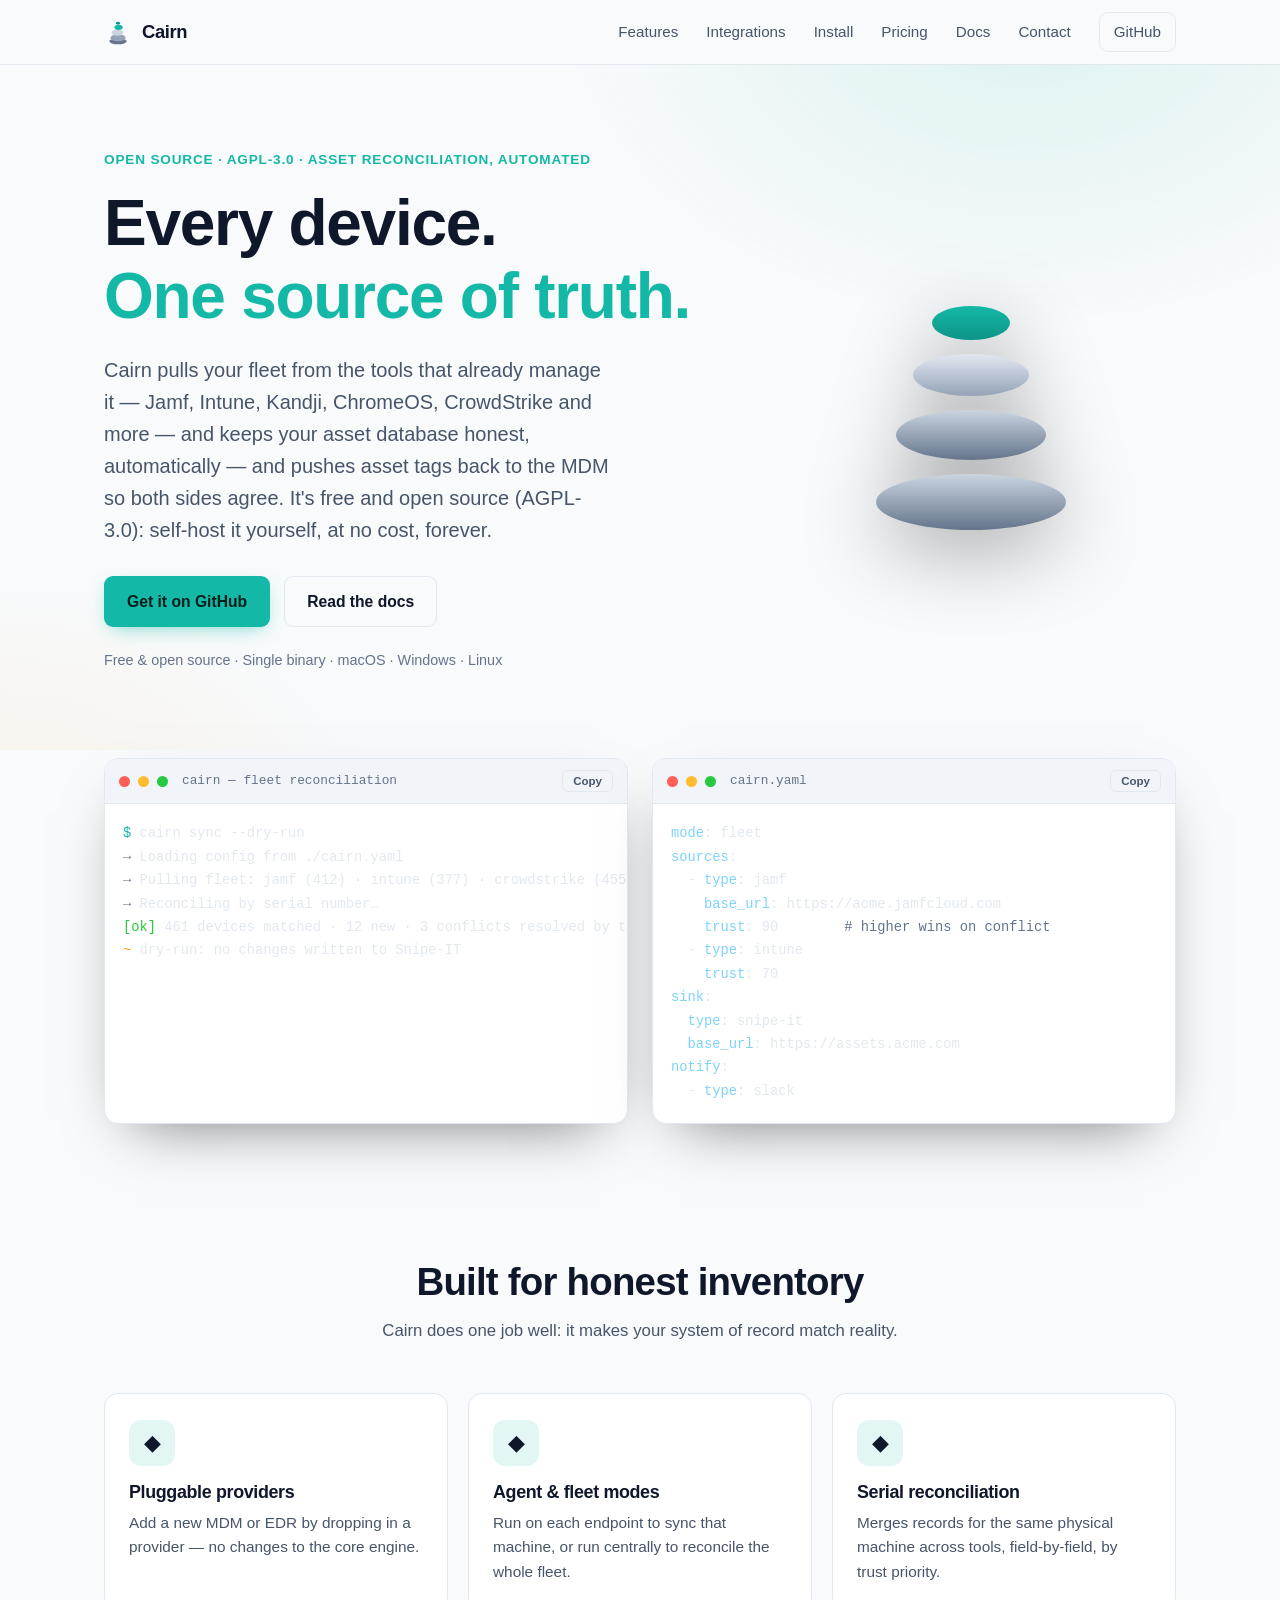
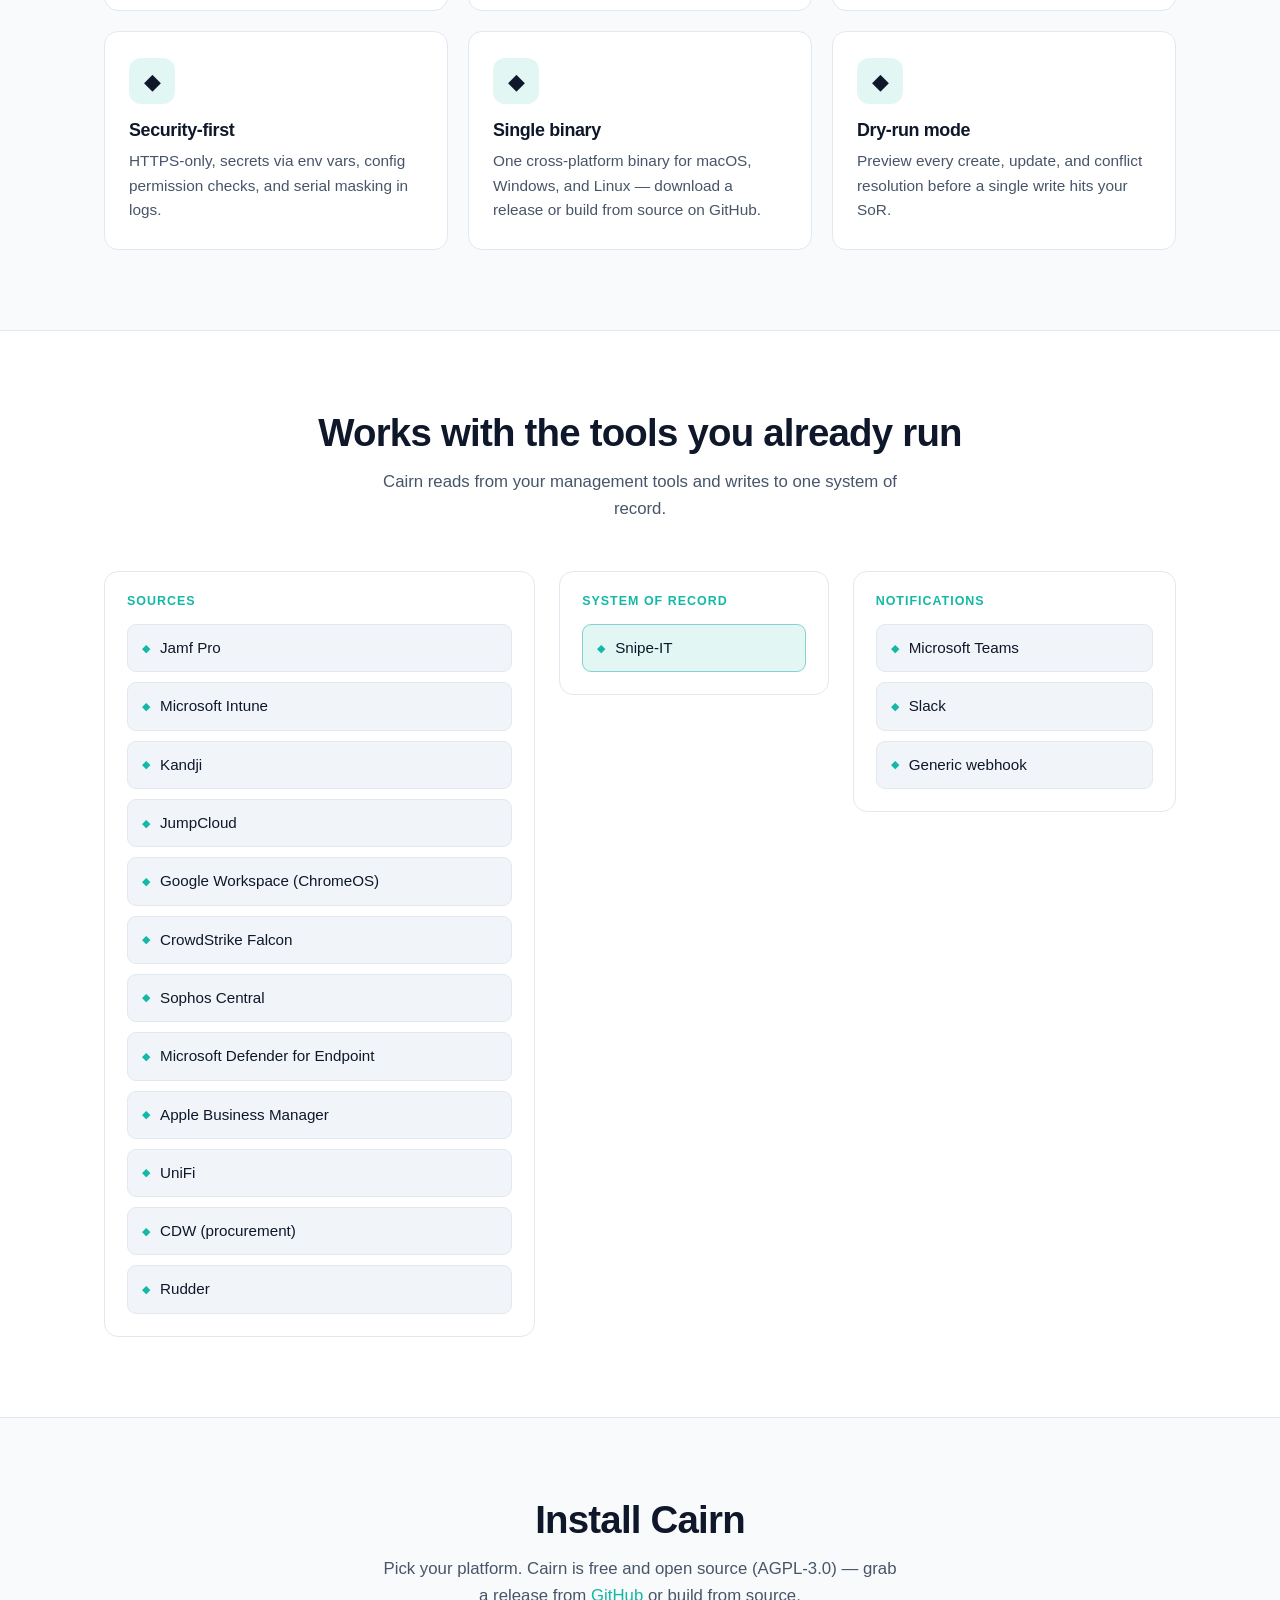
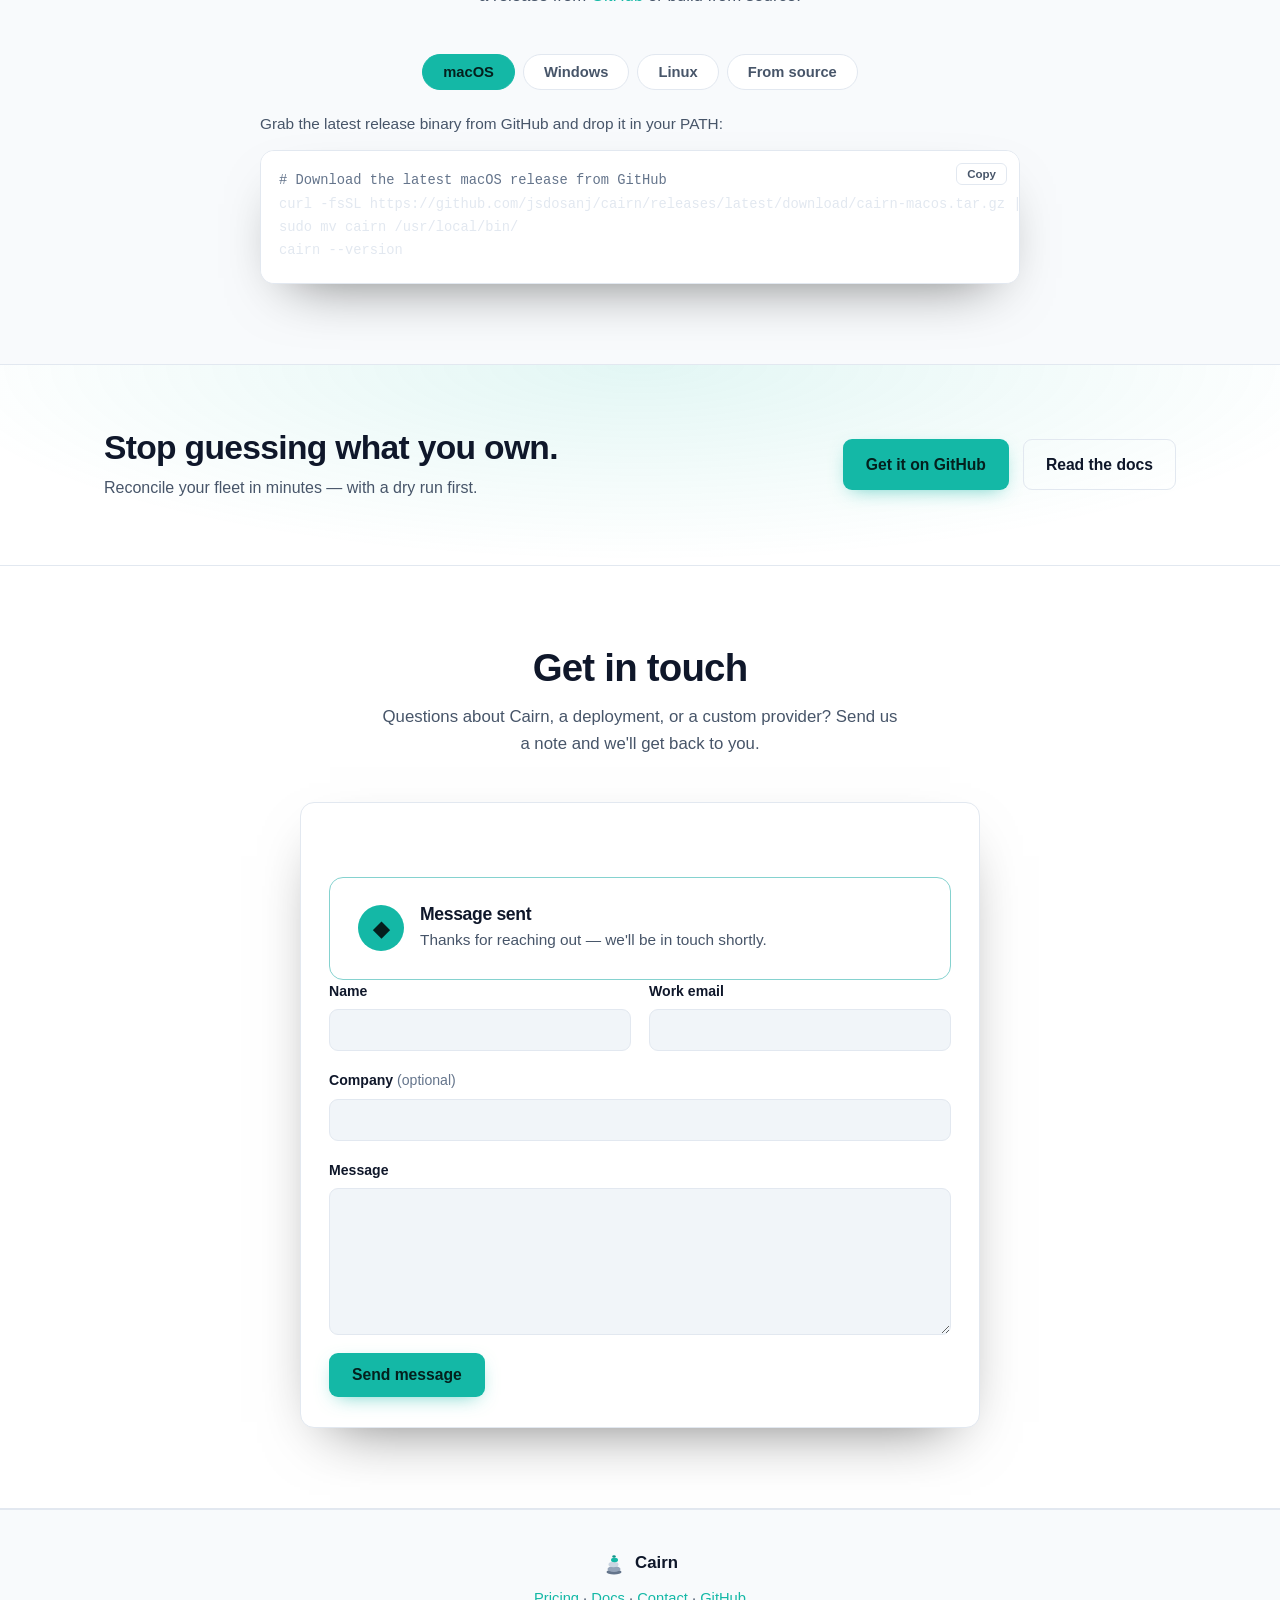
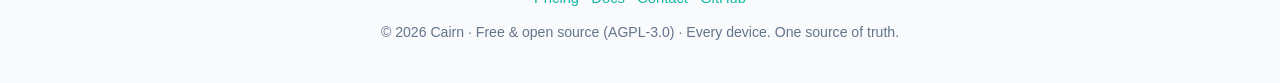
==== commit 0b09700b: "Make Cairn entirely free and open source (AGPL-3.0) Remove all paid-tier and managed/hosted language" ====
--- a/index.html
+++ b/index.html
@@ -50,12 +50,12 @@
             Cairn pulls your fleet from the tools that already manage it — Jamf, Intune,
             Kandji, ChromeOS, CrowdStrike and more — and keeps your asset database honest,
             automatically — and pushes asset tags back to the MDM so both sides agree.
-            It's free and open source (AGPL-3.0): self-host it yourself, or let us run the
-            managed version for you.
+            It's free and open source (AGPL-3.0): self-host it yourself, at no cost,
+            forever.
           </p>
           <div class="hero__cta">
             <a class="btn btn--primary" href="https://github.com/jsdosanj/cairn" target="_blank" rel="noopener">Get it on GitHub</a>
-            <a class="btn btn--ghost" href="pricing.html">View pricing</a>
+            <a class="btn btn--ghost" href="docs.html">Read the docs</a>
           </div>
           <p class="hero__meta">Free &amp; open source · Single binary · macOS · Windows · Linux</p>
         </div>
@@ -272,7 +272,7 @@
           <p>Reconcile your fleet in minutes — with a dry run first.</p>
         </div>
         <div class="cta-strip__buttons">
-          <a class="btn btn--primary" href="#contact">Request a demo</a>
+          <a class="btn btn--primary" href="https://github.com/jsdosanj/cairn" target="_blank" rel="noopener">Get it on GitHub</a>
           <a class="btn btn--ghost" href="docs.html">Read the docs</a>
         </div>
       </div>
--- a/assets/styles.css
+++ b/assets/styles.css
@@ -660,12 +660,20 @@
   flex: none;
 }
 .price-card .btn { margin-top: auto; width: 100%; }
+.pricing__free {
+  display: flex;
+  justify-content: center;
+  gap: 14px;
+  flex-wrap: wrap;
+  margin-top: 40px;
+}
 .pricing__foot {
   text-align: center;
   color: var(--text-dim);
   font-size: 0.92rem;
   margin-top: 36px;
 }
+.pricing .docs__block { max-width: 760px; margin: 56px auto 0; }
 
 /* ---------- Docs ---------- */
 .docs { padding: 56px 0 80px; }
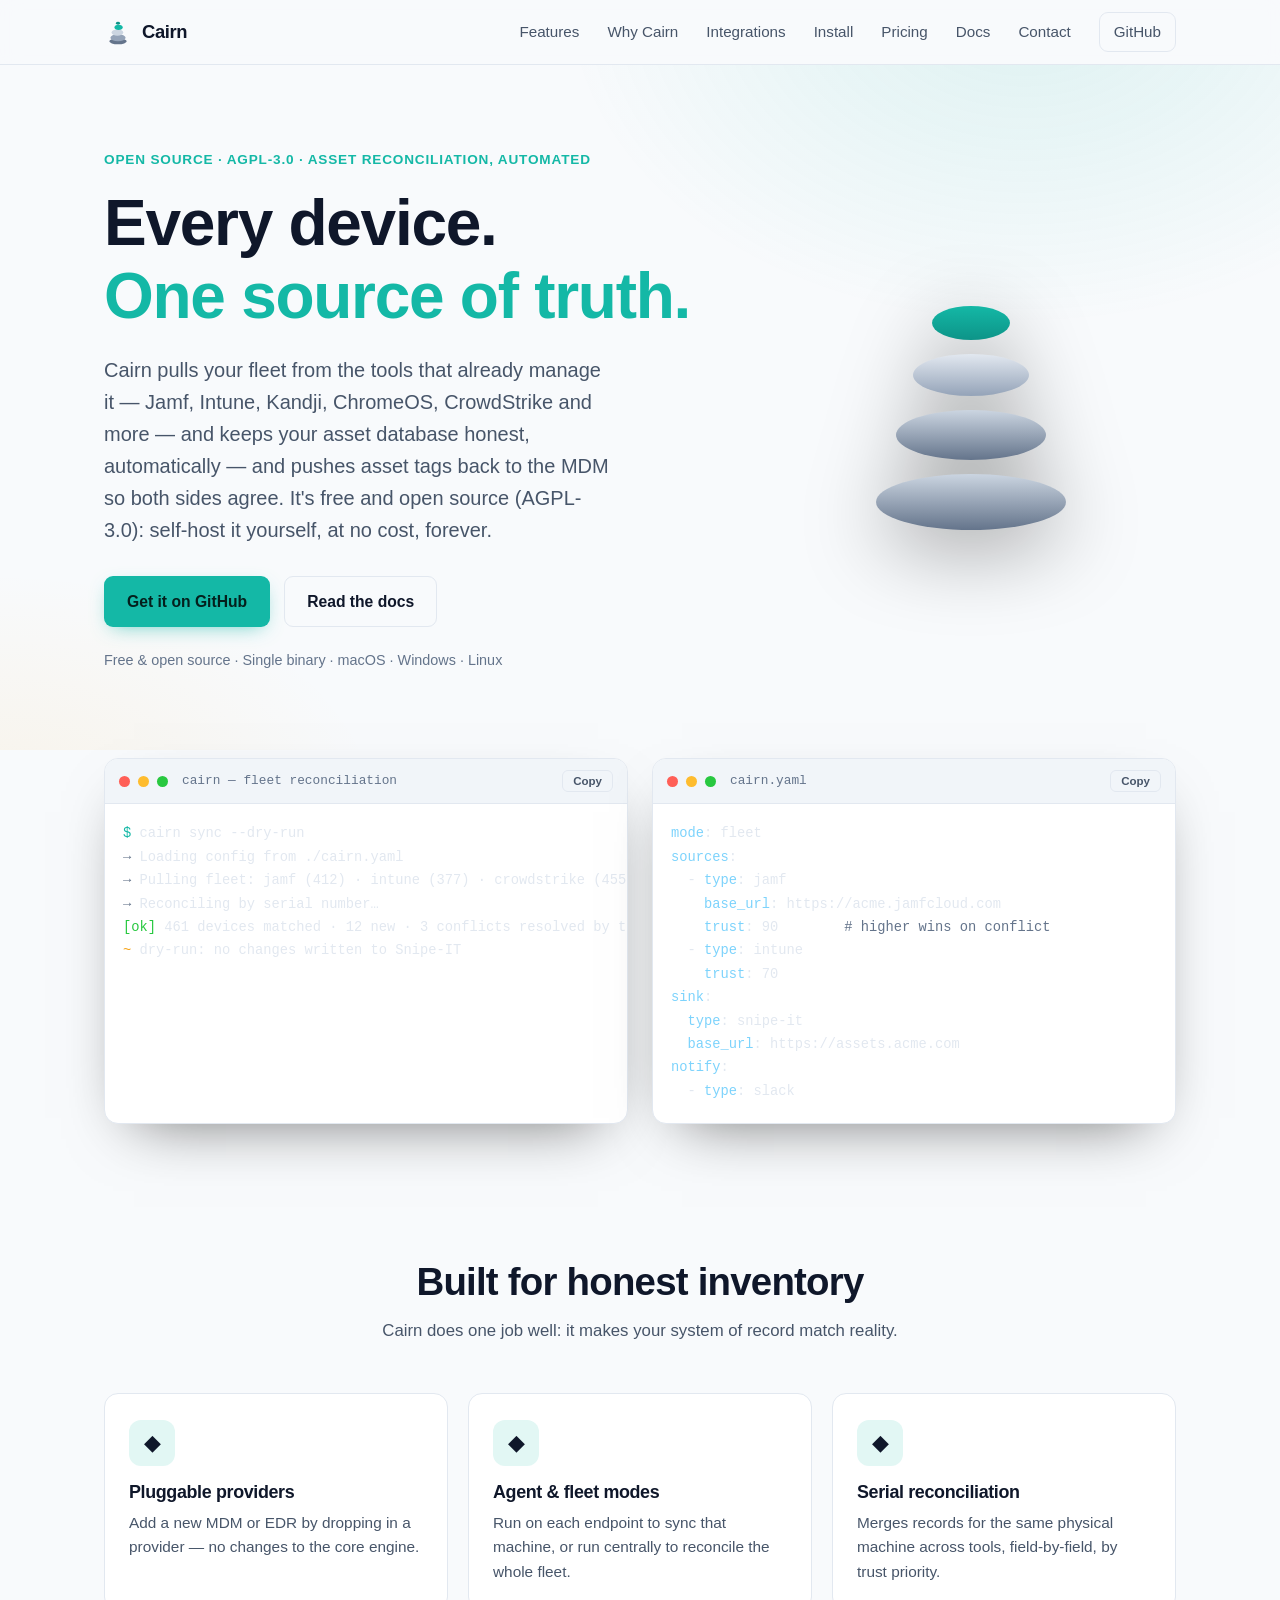
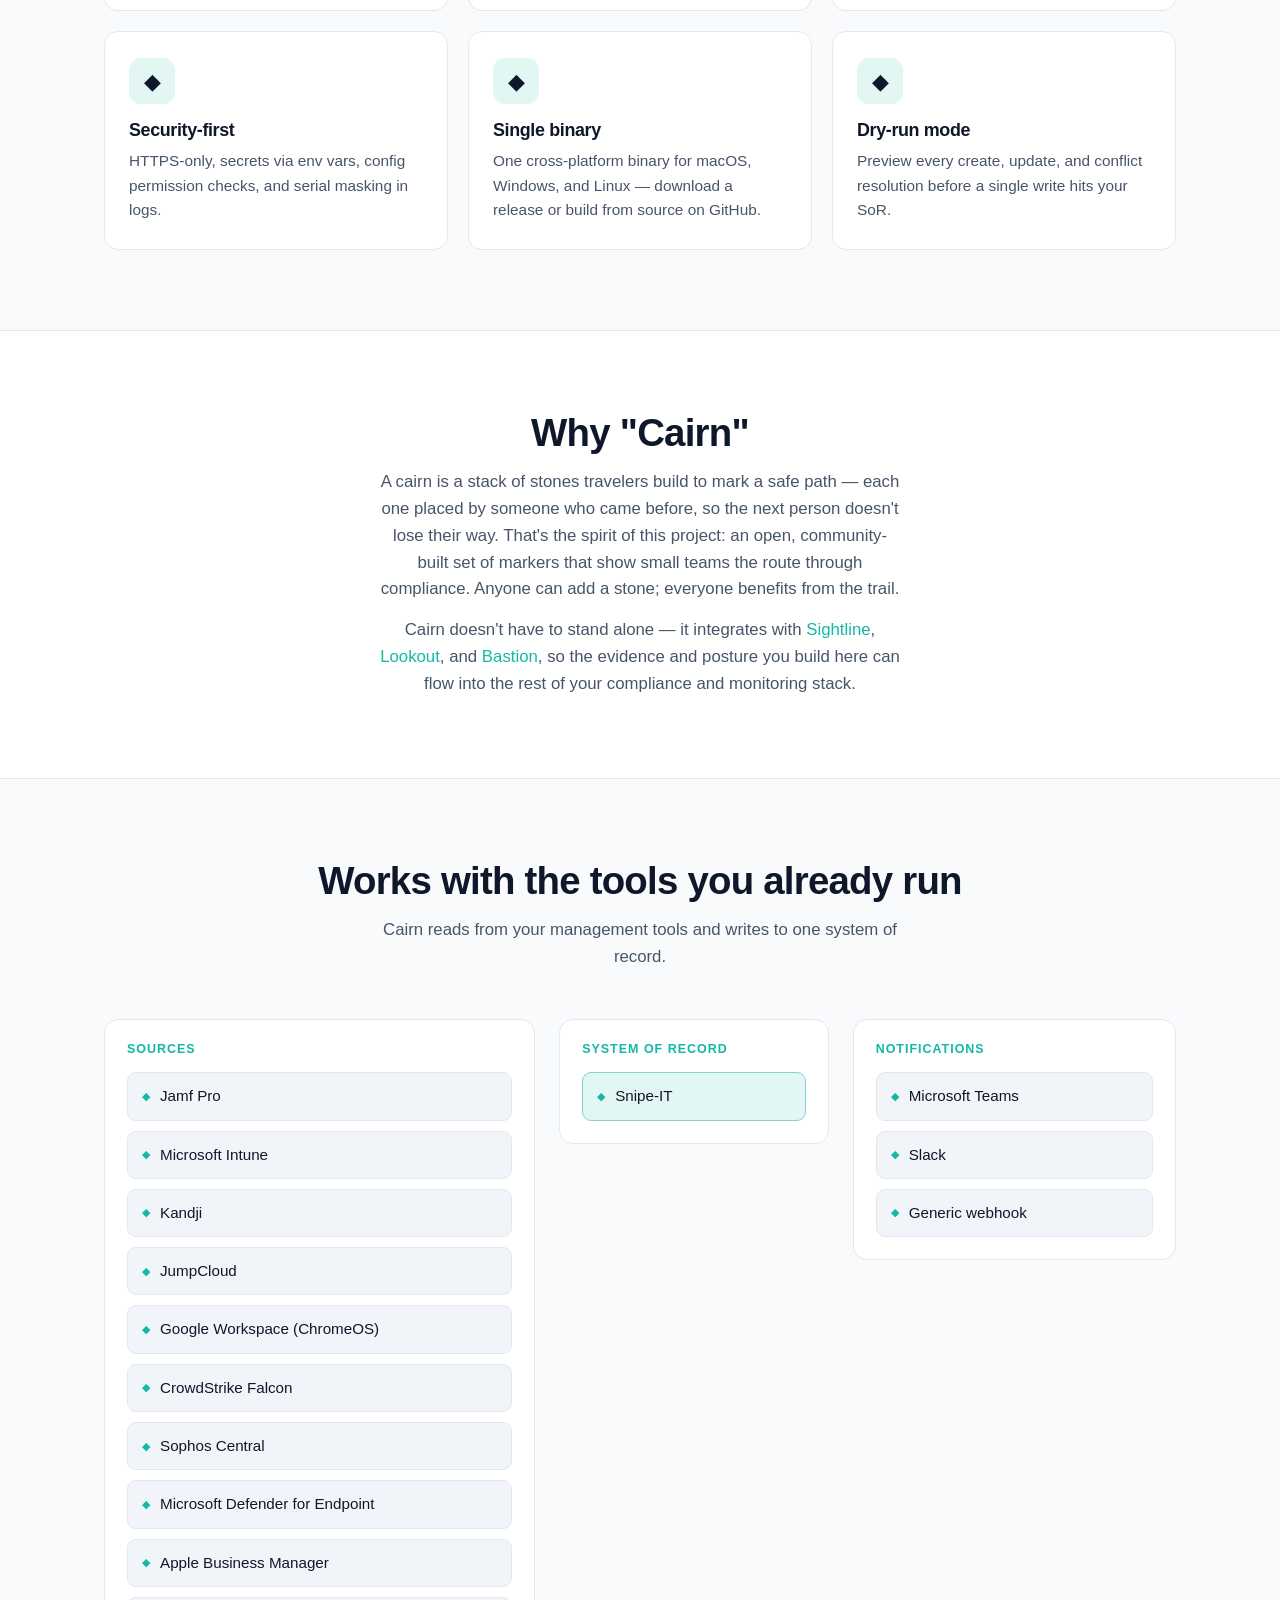
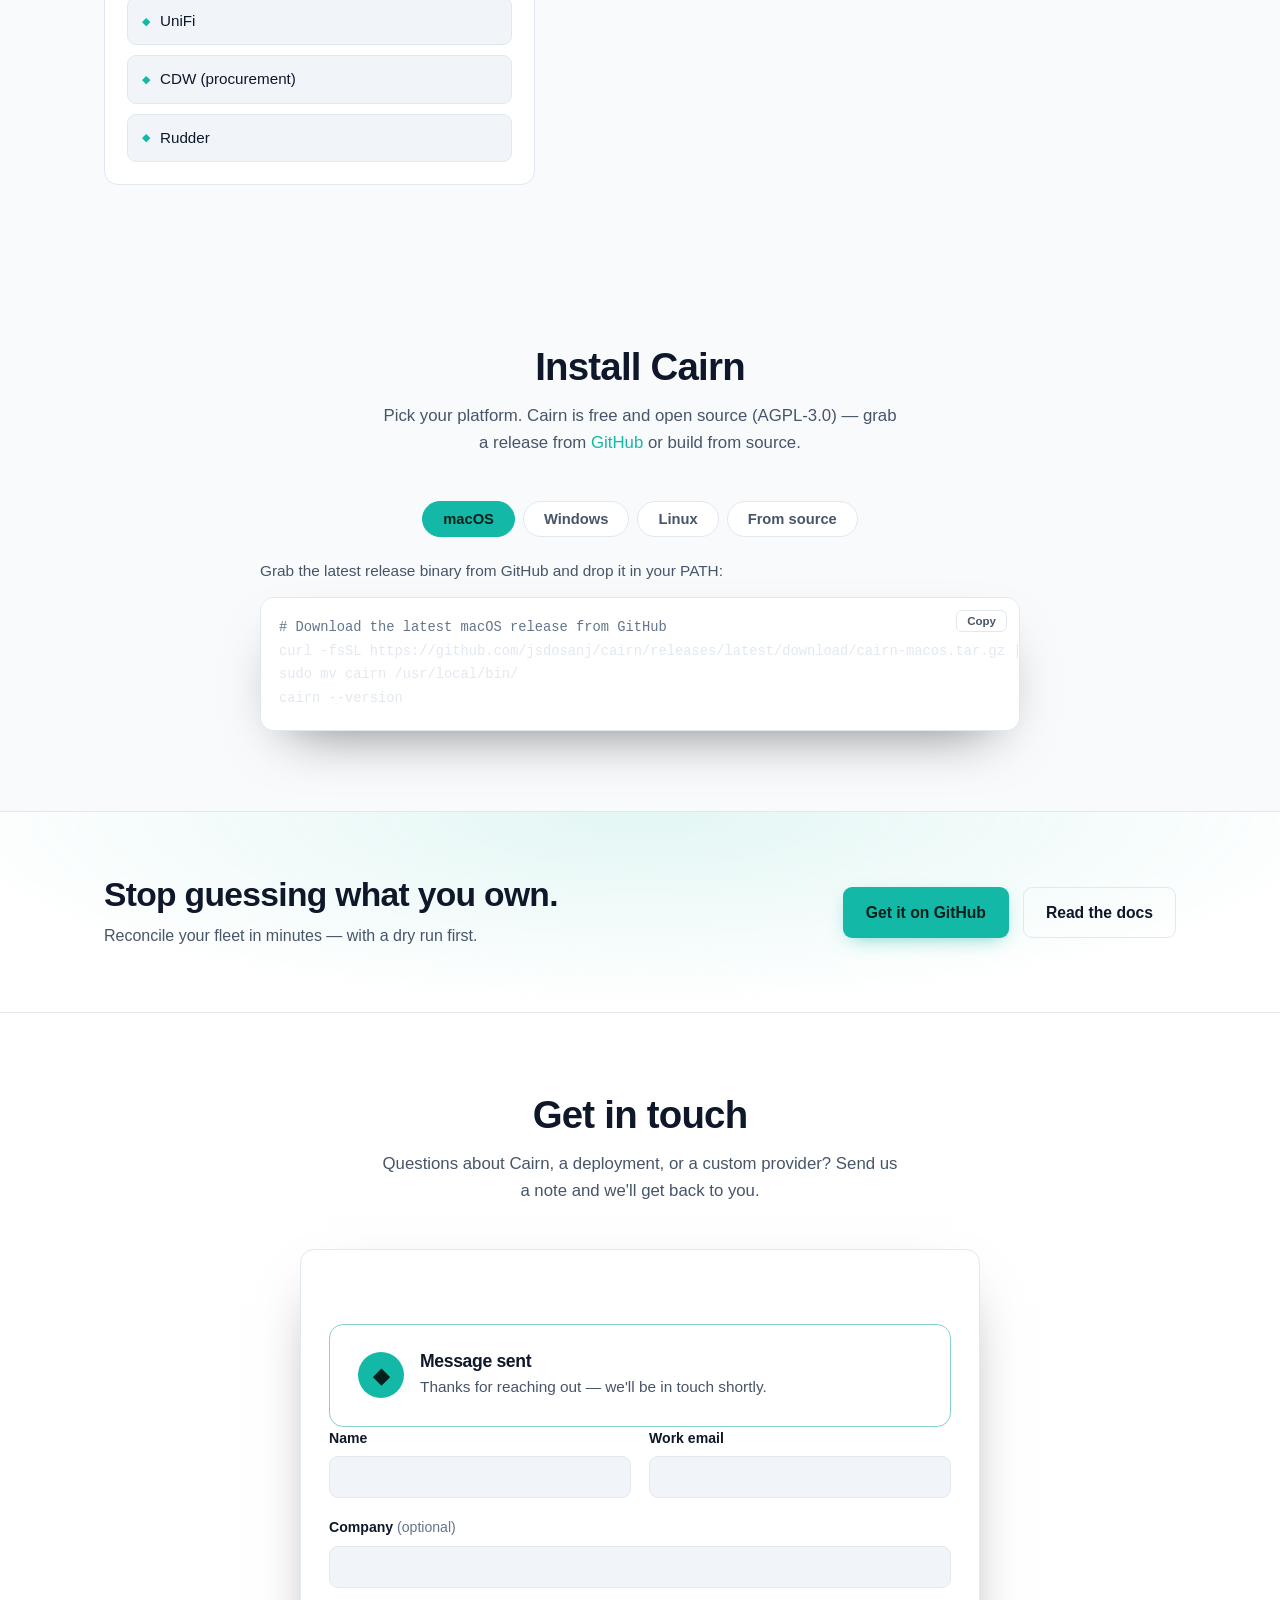
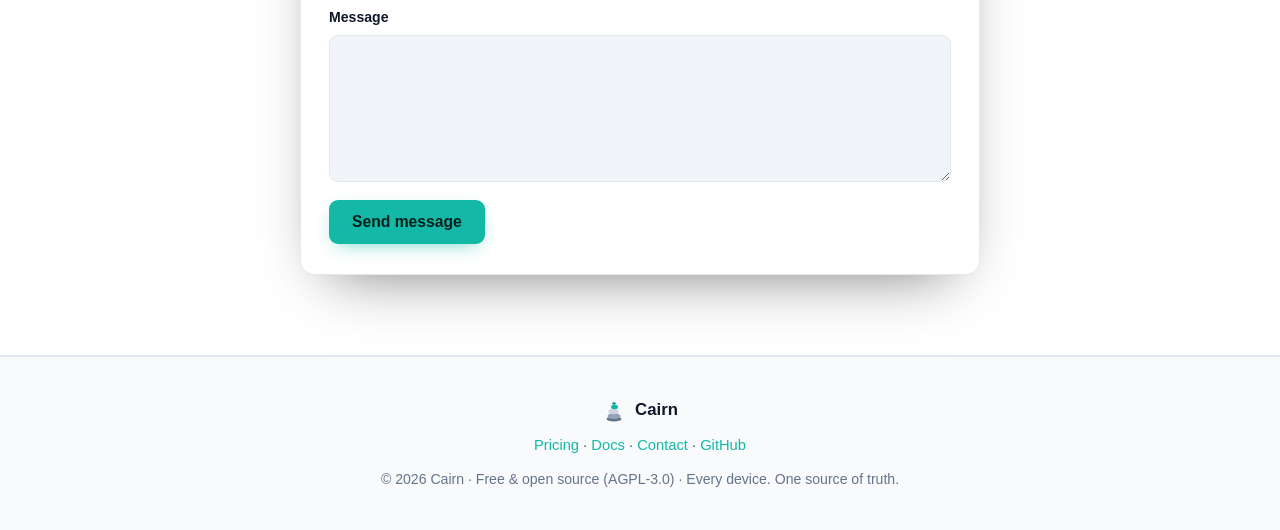
==== commit 2af0b12a: "Route support to the form, add 'Why Cairn' + suite-integration notes - Remove the public jasvantdosa" ====
--- a/index.html
+++ b/index.html
@@ -3,13 +3,86 @@
 <head>
   <meta charset="UTF-8">
   <meta name="viewport" content="width=device-width, initial-scale=1.0">
-  <title>Cairn — Every device. One source of truth.</title>
-  <meta name="description" content="Cairn reconciles device inventory from your MDM and EDR tools into a single IT asset system of record — automatically.">
+  <title>Snipe-IT Reconciliation &amp; Device Sync Tool | Cairn</title>
+  <meta name="description" content="Cairn is a free, open-source Snipe-IT reconciliation tool. Sync device inventory from 12+ MDM and EDR sources — Jamf, Intune, CrowdStrike — into one source of truth.">
+  <link rel="canonical" href="https://jsdosanj.github.io/cairn-site/">
+  <meta name="robots" content="index, follow, max-image-preview:large, max-snippet:-1">
+  <meta name="keywords" content="Snipe-IT integration, Snipe-IT sync, device reconciliation, asset reconciliation, IT asset management, Jamf to Snipe-IT, Intune Snipe-IT sync, MDM EDR inventory sync, CrowdStrike asset sync, open source asset management, fleet reconciliation tool">
+  <meta name="theme-color" content="#0a0f1c">
+
   <link rel="icon" type="image/svg+xml" href="assets/cairn.svg">
+  <link rel="icon" type="image/png" sizes="32x32" href="assets/favicon-32.png">
+  <link rel="icon" href="assets/favicon.ico" sizes="any">
+  <link rel="apple-touch-icon" href="assets/apple-touch-icon.png">
+
+  <link rel="preconnect" href="https://fonts.googleapis.com">
+  <link rel="preconnect" href="https://fonts.gstatic.com" crossorigin>
   <link rel="stylesheet" href="assets/styles.css">
-  <meta property="og:title" content="Cairn — Every device. One source of truth.">
-  <meta property="og:description" content="Cairn pulls your fleet from the tools that already manage it and keeps your asset database honest, automatically.">
+
   <meta property="og:type" content="website">
+  <meta property="og:site_name" content="Cairn">
+  <meta property="og:title" content="Snipe-IT Reconciliation &amp; Device Sync Tool | Cairn">
+  <meta property="og:description" content="Cairn is a free, open-source Snipe-IT reconciliation tool. Sync device inventory from 12+ MDM and EDR sources into one source of truth.">
+  <meta property="og:url" content="https://jsdosanj.github.io/cairn-site/">
+  <meta property="og:image" content="https://jsdosanj.github.io/cairn-site/assets/og-image.png">
+  <meta property="og:image:width" content="1200">
+  <meta property="og:image:height" content="630">
+  <meta property="og:image:alt" content="Cairn — Snipe-IT device reconciliation, automated.">
+
+  <meta name="twitter:card" content="summary_large_image">
+  <meta name="twitter:title" content="Snipe-IT Reconciliation &amp; Device Sync Tool | Cairn">
+  <meta name="twitter:description" content="Free, open-source Snipe-IT reconciliation tool. Sync 12+ MDM and EDR sources into one source of truth.">
+  <meta name="twitter:image" content="https://jsdosanj.github.io/cairn-site/assets/og-image.png">
+
+  <script type="application/ld+json">
+  {
+    "@context": "https://schema.org",
+    "@graph": [
+      {
+        "@type": "SoftwareApplication",
+        "name": "Cairn",
+        "applicationCategory": "BusinessApplication",
+        "applicationSubCategory": "IT Asset Management",
+        "operatingSystem": "Linux, Windows, macOS",
+        "url": "https://jsdosanj.github.io/cairn-site/",
+        "downloadUrl": "https://github.com/jsdosanj/cairn/releases",
+        "softwareHelp": "https://jsdosanj.github.io/cairn-site/docs.html",
+        "description": "Cairn is a free, open-source device and asset reconciliation tool that pulls device inventory from 12+ MDM and EDR sources (Jamf, Intune, Kandji, JumpCloud, CrowdStrike, Defender, Sophos and more) and syncs one reconciled source of truth into Snipe-IT.",
+        "license": "https://www.gnu.org/licenses/agpl-3.0.html",
+        "isAccessibleForFree": true,
+        "image": "https://jsdosanj.github.io/cairn-site/assets/og-image.png",
+        "offers": {
+          "@type": "Offer",
+          "price": "0",
+          "priceCurrency": "USD",
+          "availability": "https://schema.org/InStock"
+        },
+        "author": {
+          "@type": "Organization",
+          "name": "Cairn"
+        }
+      },
+      {
+        "@type": "SoftwareSourceCode",
+        "name": "Cairn",
+        "description": "Open-source (AGPL-3.0) fleet and device reconciliation tool that syncs MDM and EDR inventory into Snipe-IT.",
+        "codeRepository": "https://github.com/jsdosanj/cairn",
+        "license": "https://www.gnu.org/licenses/agpl-3.0.html",
+        "programmingLanguage": "Go",
+        "url": "https://jsdosanj.github.io/cairn-site/"
+      },
+      {
+        "@type": "Organization",
+        "name": "Cairn",
+        "url": "https://jsdosanj.github.io/cairn-site/",
+        "logo": "https://jsdosanj.github.io/cairn-site/assets/apple-touch-icon.png",
+        "sameAs": [
+          "https://github.com/jsdosanj/cairn"
+        ]
+      }
+    ]
+  }
+  </script>
 </head>
 <body>
   <a class="skip-link" href="#main">Skip to content</a>
@@ -29,6 +102,7 @@
 
       <nav class="nav__links" id="navLinks" aria-label="Primary">
         <a href="#features">Features</a>
+        <a href="#why">Why Cairn</a>
         <a href="#integrations">Integrations</a>
         <a href="#install">Install</a>
         <a href="pricing.html">Pricing</a>
@@ -151,8 +225,29 @@
       </div>
     </section>
 
+    <!-- WHY CAIRN -->
+    <section class="section section--alt" id="why">
+      <div class="container">
+        <h2 class="section__title">Why "Cairn"</h2>
+        <p class="section__sub">
+          A cairn is a stack of stones travelers build to mark a safe path — each one placed by
+          someone who came before, so the next person doesn't lose their way. That's the spirit of
+          this project: an open, community-built set of markers that show small teams the route
+          through compliance. Anyone can add a stone; everyone benefits from the trail.
+        </p>
+        <p class="section__sub">
+          Cairn doesn't have to stand alone — it integrates with
+          <a href="https://jsdosanj.github.io/sightline-site/" target="_blank" rel="noopener">Sightline</a>,
+          <a href="https://jsdosanj.github.io/lookout-site/" target="_blank" rel="noopener">Lookout</a>, and
+          <a href="https://jsdosanj.github.io/bastion/" target="_blank" rel="noopener">Bastion</a>,
+          so the evidence and posture you build here can flow into the rest of your compliance and
+          monitoring stack.
+        </p>
+      </div>
+    </section>
+
     <!-- INTEGRATIONS -->
-    <section class="section section--alt" id="integrations">
+    <section class="section" id="integrations">
       <div class="container">
         <h2 class="section__title">Works with the tools you already run</h2>
         <p class="section__sub">Cairn reads from your management tools and writes to one system of record.</p>
@@ -331,7 +426,7 @@
   <footer class="footer">
     <div class="container footer__inner">
       <div class="footer__brand">
-        <img src="assets/cairn.svg" alt="" width="24" height="24">
+        <img src="assets/cairn.svg" alt="Cairn logo" width="24" height="24" loading="lazy" decoding="async">
         <span>Cairn</span>
       </div>
       <p class="footer__meta">
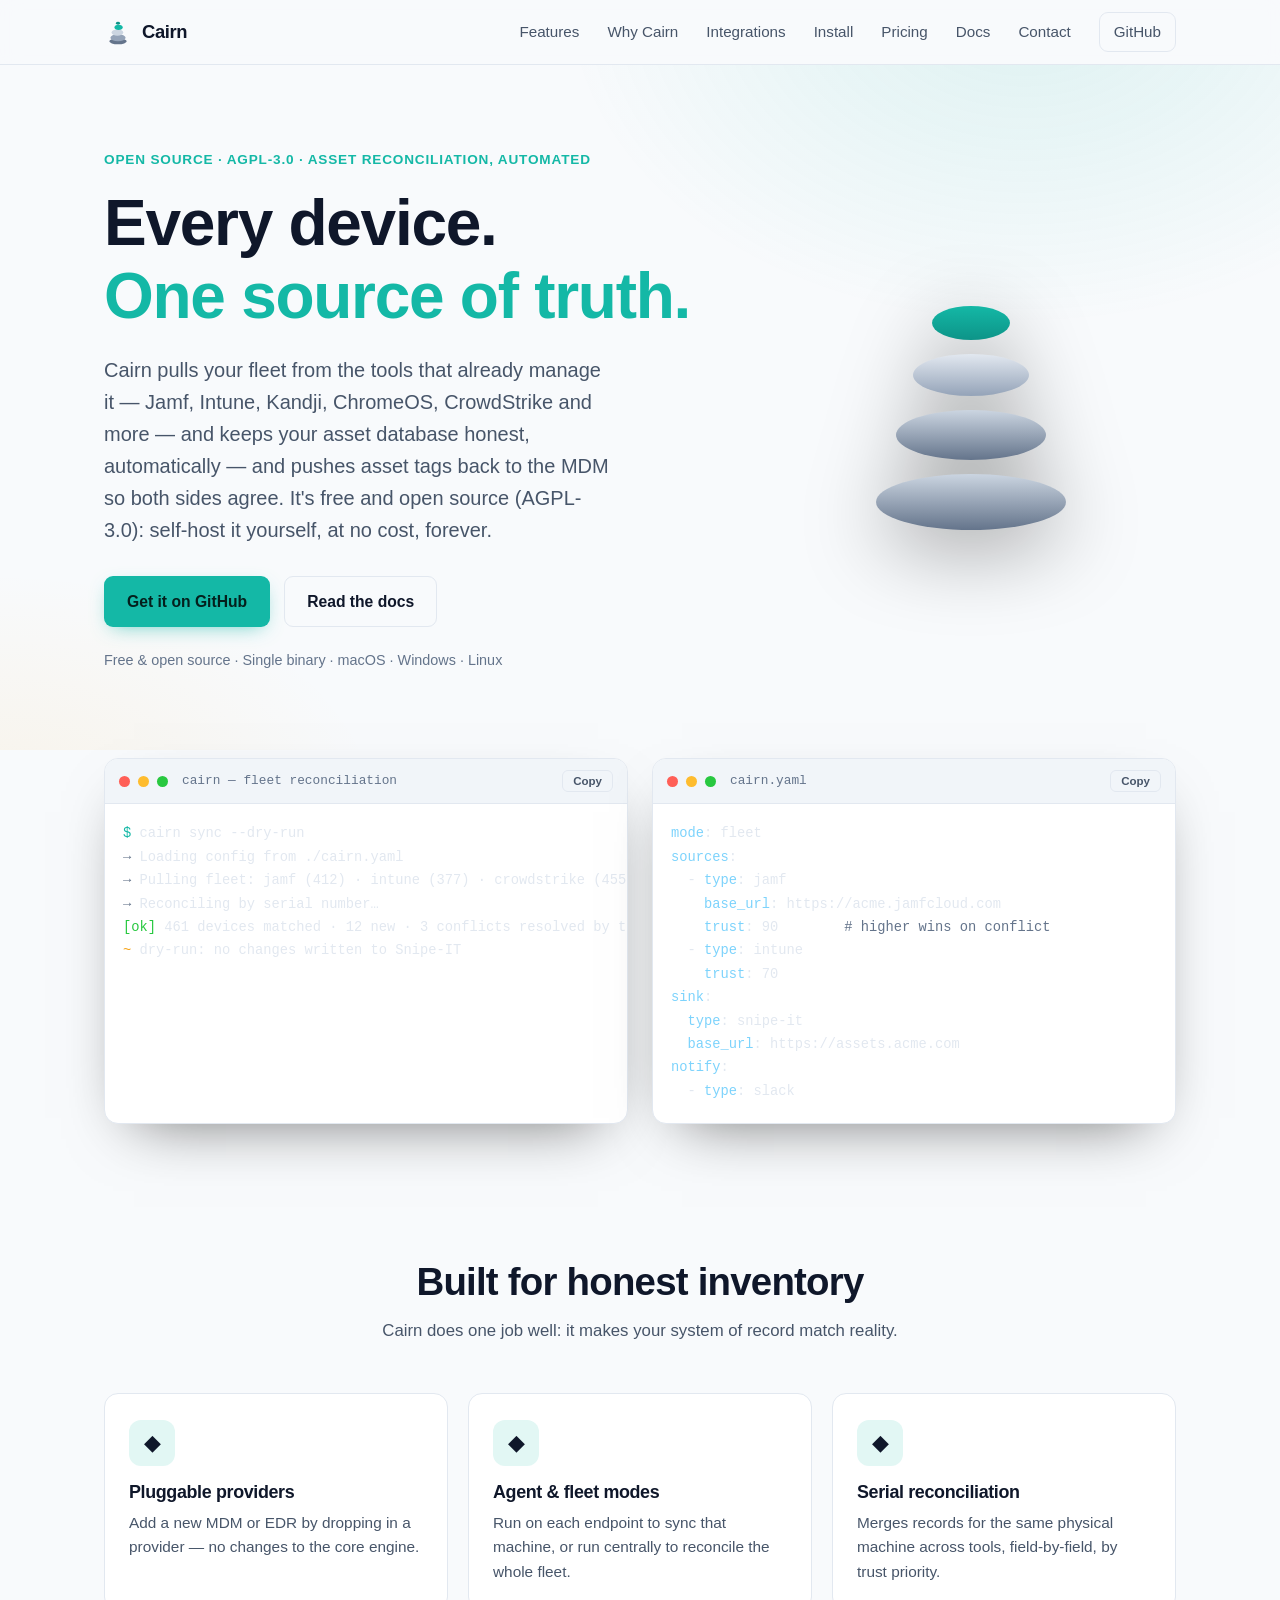
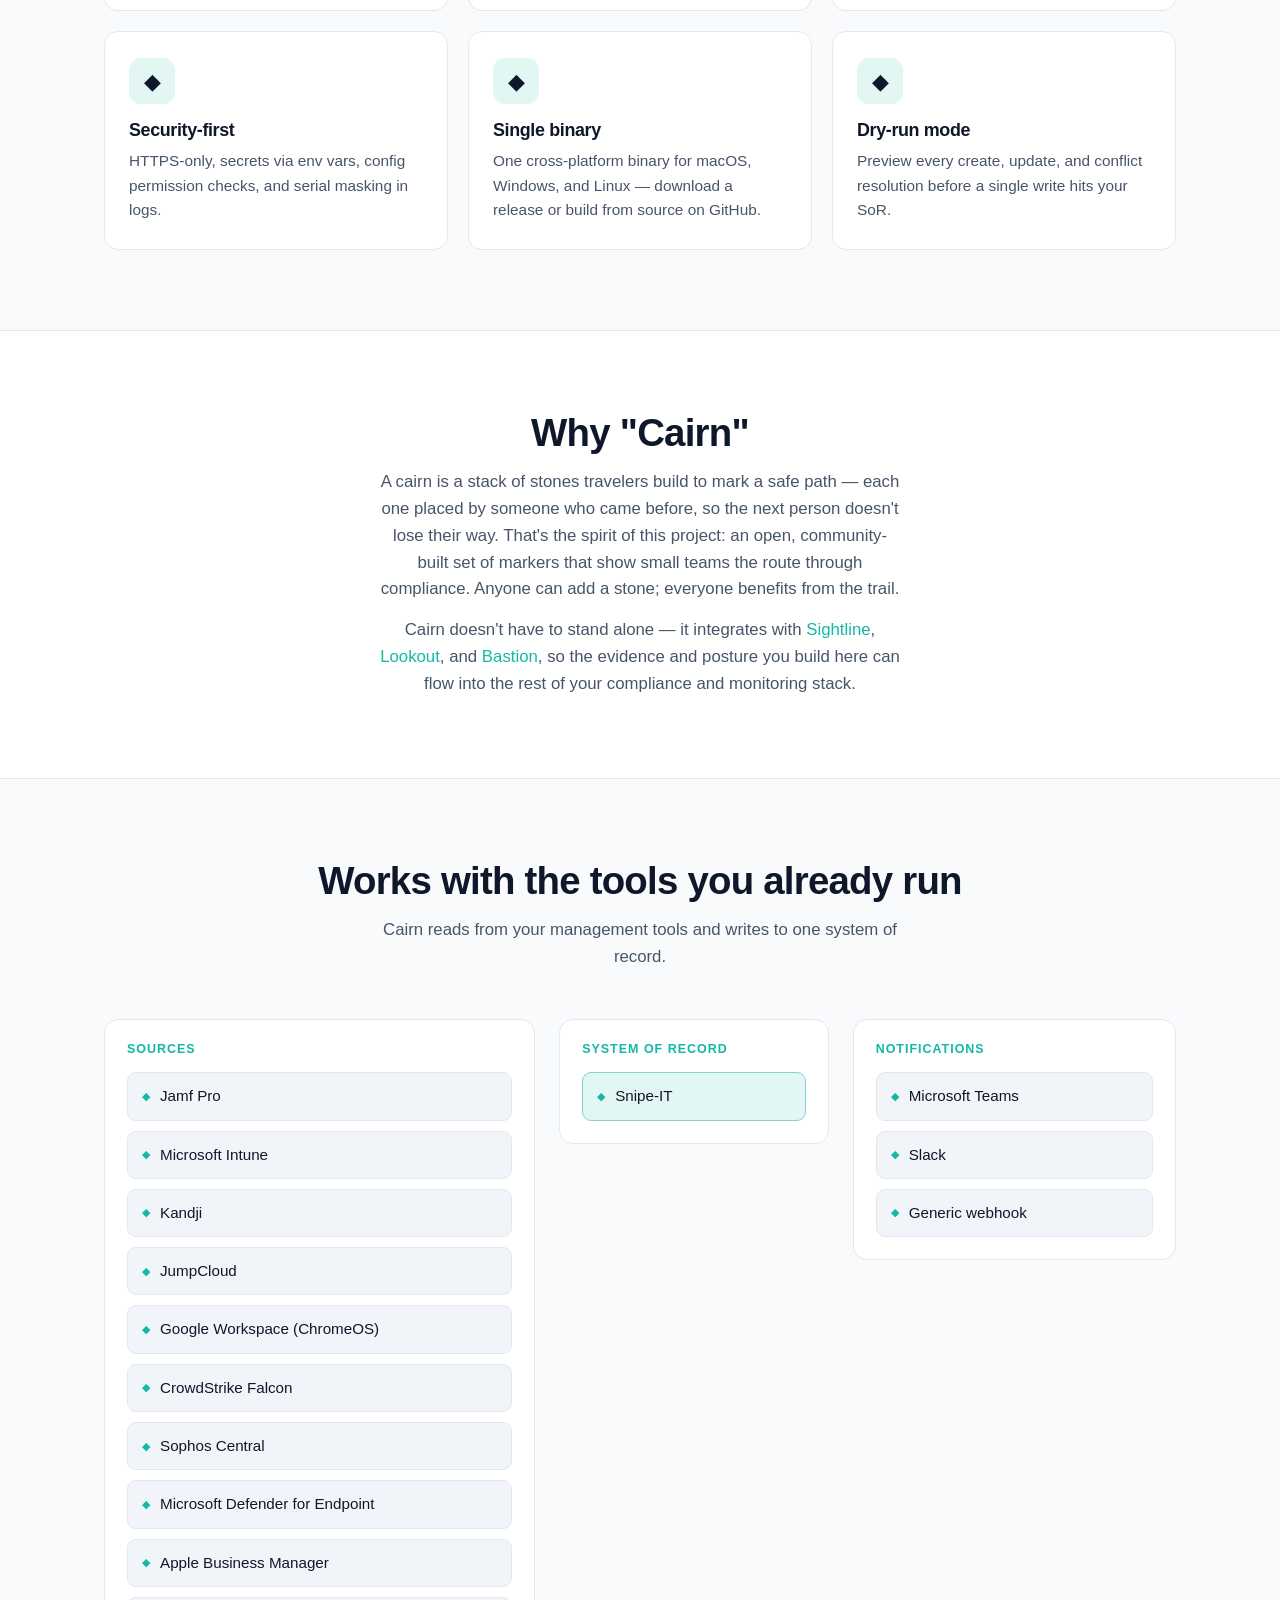
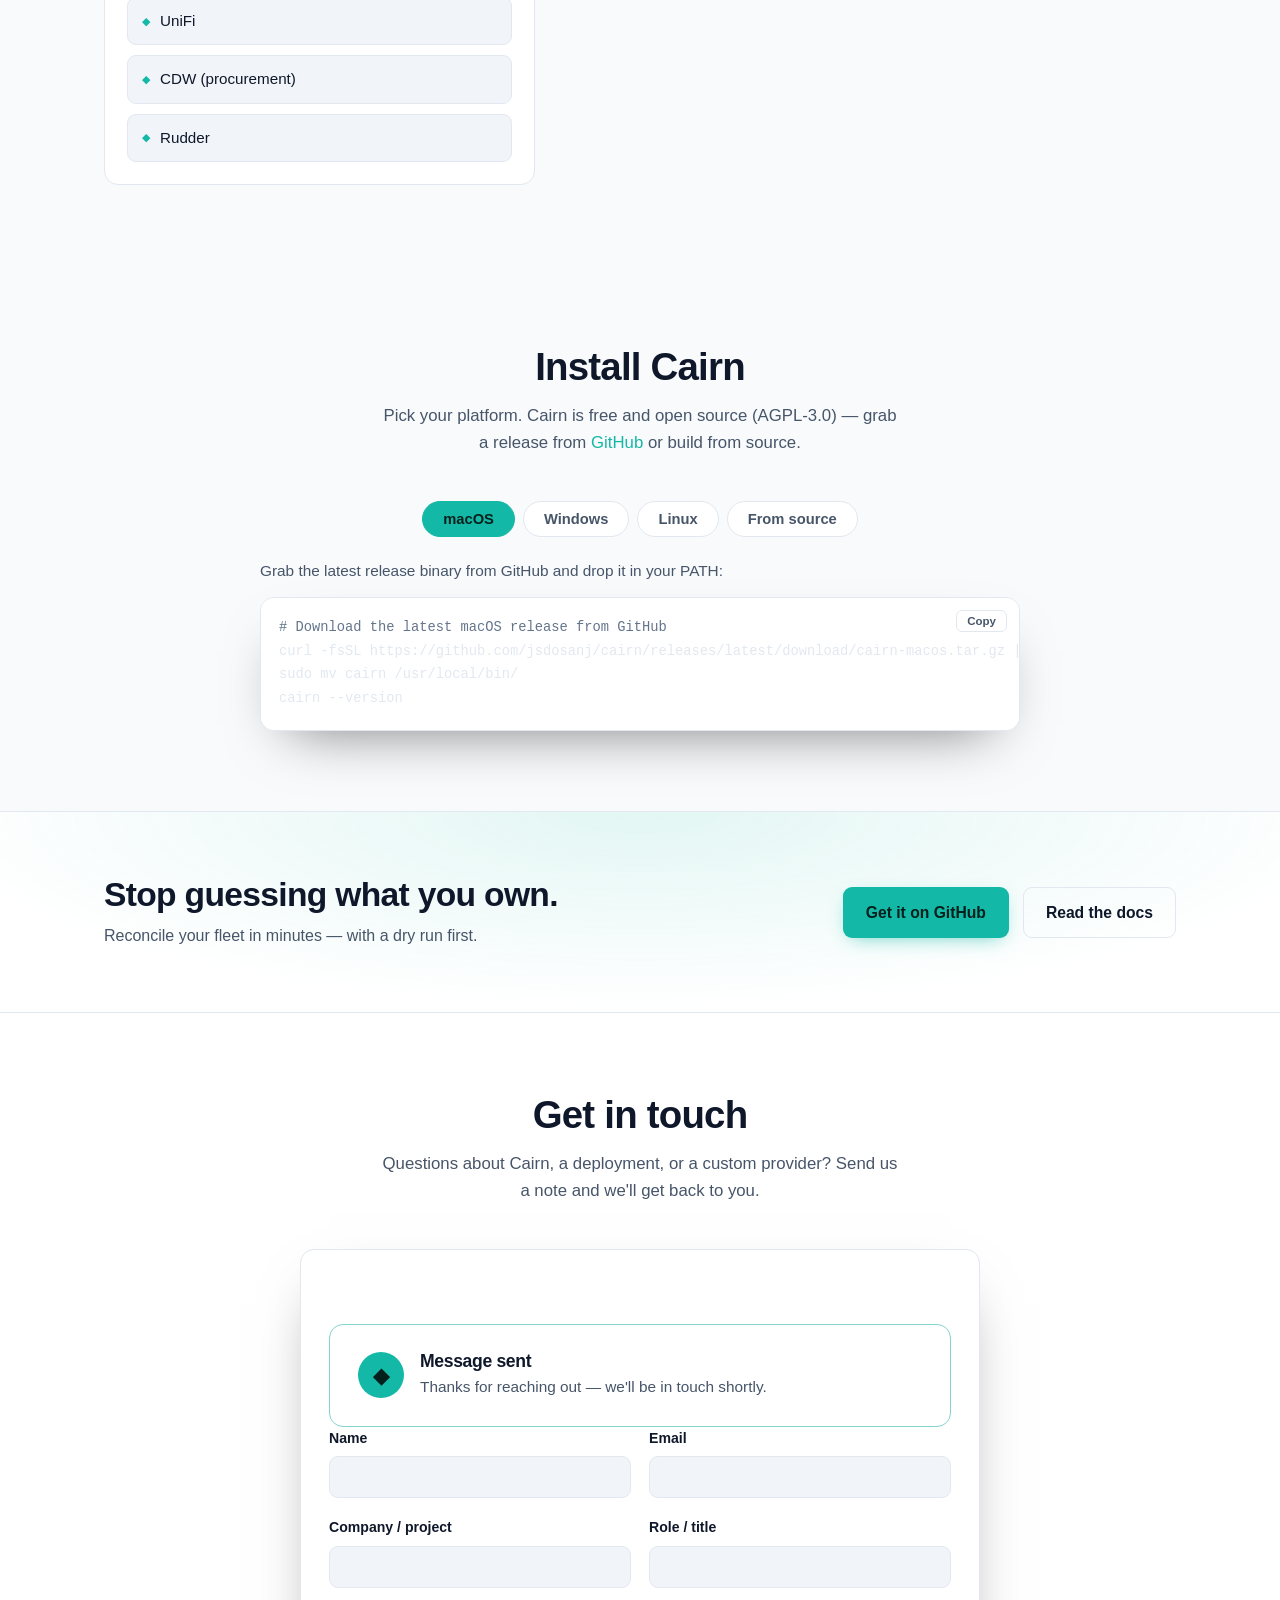
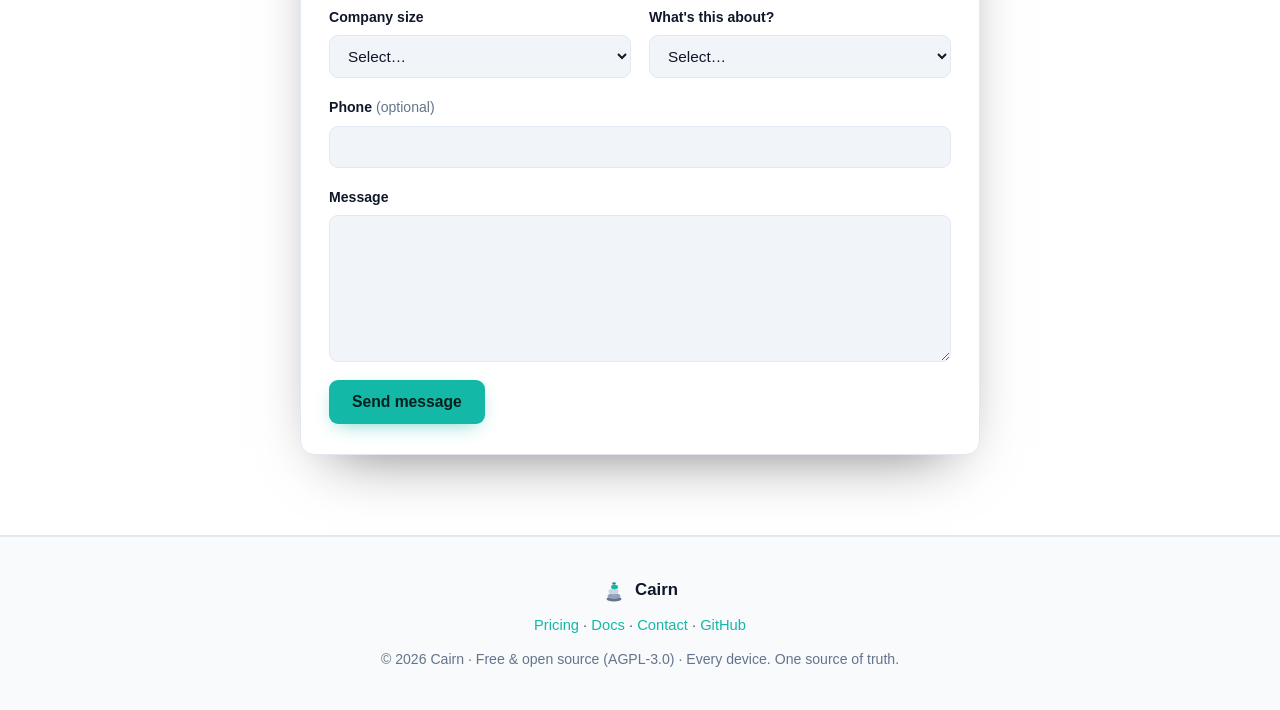
==== commit 7286940f: "Enrich contact form: richer fields and auto-response - Standardize fields with clean labels: Name, E" ====
--- a/index.html
+++ b/index.html
@@ -392,28 +392,65 @@
             <input type="hidden" name="_subject" value="New Cairn inquiry">
             <input type="hidden" name="_template" value="table">
             <input type="hidden" name="_captcha" value="false">
+            <input type="hidden" name="_autoresponse" value="Thanks for reaching out about Cairn — we've received your message and someone will be in touch shortly. — Cairn, a Dosanjh Labs project">
             <input type="hidden" name="_next" value="https://jsdosanj.github.io/cairn-site/?sent=1#contact">
+            <input type="hidden" name="Source" value="Cairn">
             <input type="text" name="_honey" style="display:none" tabindex="-1" autocomplete="off">
 
             <div class="contact__row">
               <div class="field">
                 <label class="field__label" for="cf-name">Name</label>
-                <input class="field__input" id="cf-name" type="text" name="name" required autocomplete="name">
-              </div>
-              <div class="field">
-                <label class="field__label" for="cf-email">Work email</label>
+                <input class="field__input" id="cf-name" type="text" name="Name" required autocomplete="name">
+              </div>
+              <div class="field">
+                <label class="field__label" for="cf-email">Email</label>
                 <input class="field__input" id="cf-email" type="email" name="email" required autocomplete="email">
               </div>
             </div>
 
+            <div class="contact__row">
+              <div class="field">
+                <label class="field__label" for="cf-company">Company / project</label>
+                <input class="field__input" id="cf-company" type="text" name="Company" autocomplete="organization">
+              </div>
+              <div class="field">
+                <label class="field__label" for="cf-role">Role / title</label>
+                <input class="field__input" id="cf-role" type="text" name="Role" autocomplete="organization-title">
+              </div>
+            </div>
+
+            <div class="contact__row">
+              <div class="field">
+                <label class="field__label" for="cf-size">Company size</label>
+                <select class="field__input" id="cf-size" name="Company size">
+                  <option value="">Select…</option>
+                  <option>Just me</option>
+                  <option>2–25 people</option>
+                  <option>26–250 people</option>
+                  <option>250+ people</option>
+                </select>
+              </div>
+              <div class="field">
+                <label class="field__label" for="cf-topic">What's this about?</label>
+                <select class="field__input" id="cf-topic" name="Topic">
+                  <option value="">Select…</option>
+                  <option>Using Cairn</option>
+                  <option>Integrating with Sightline / Lookout / Bastion</option>
+                  <option>Contributing</option>
+                  <option>Support / bug</option>
+                  <option>Something else</option>
+                </select>
+              </div>
+            </div>
+
             <div class="field">
-              <label class="field__label" for="cf-company">Company <span class="field__opt">(optional)</span></label>
-              <input class="field__input" id="cf-company" type="text" name="company" autocomplete="organization">
+              <label class="field__label" for="cf-phone">Phone <span class="field__opt">(optional)</span></label>
+              <input class="field__input" id="cf-phone" type="tel" name="Phone" autocomplete="tel">
             </div>
 
             <div class="field">
               <label class="field__label" for="cf-message">Message</label>
-              <textarea class="field__input field__input--area" id="cf-message" name="message" rows="5" required></textarea>
+              <textarea class="field__input field__input--area" id="cf-message" name="Message" rows="5" required></textarea>
             </div>
 
             <button class="btn btn--primary" type="submit">Send message</button>
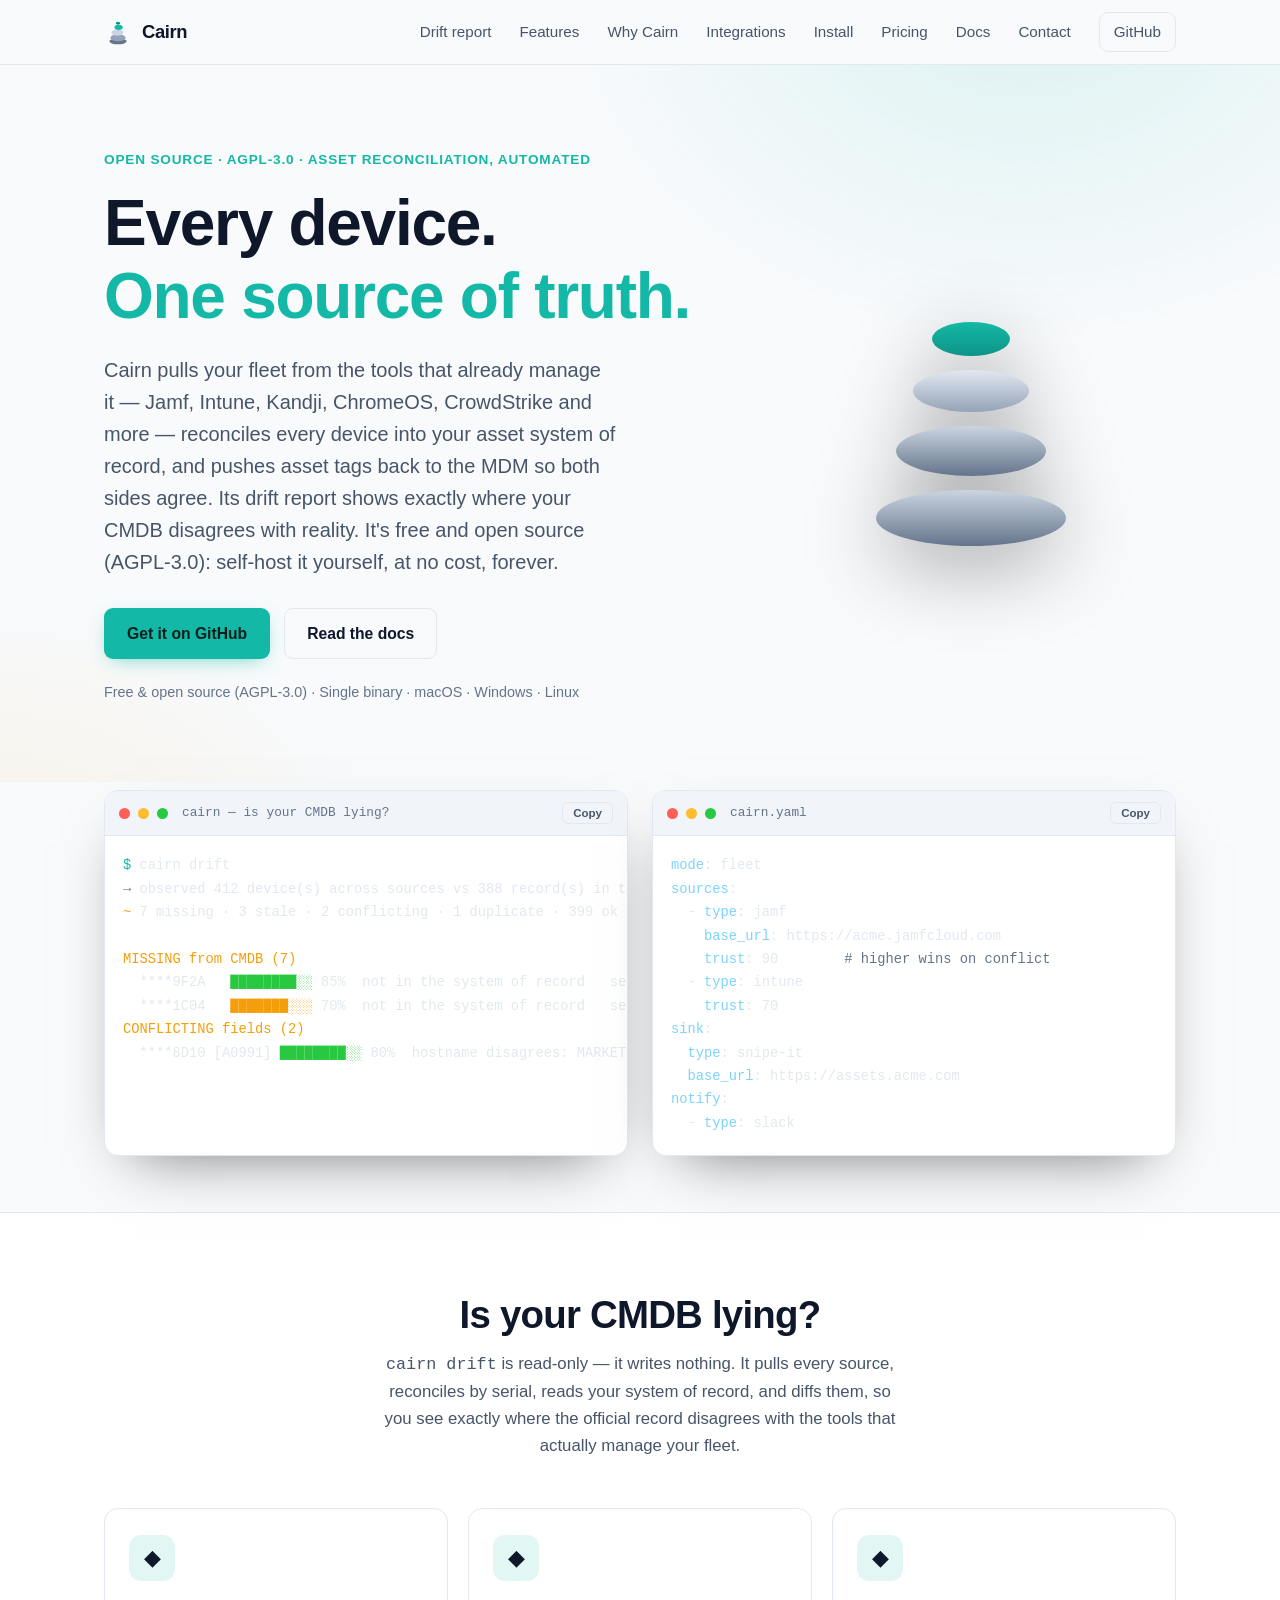
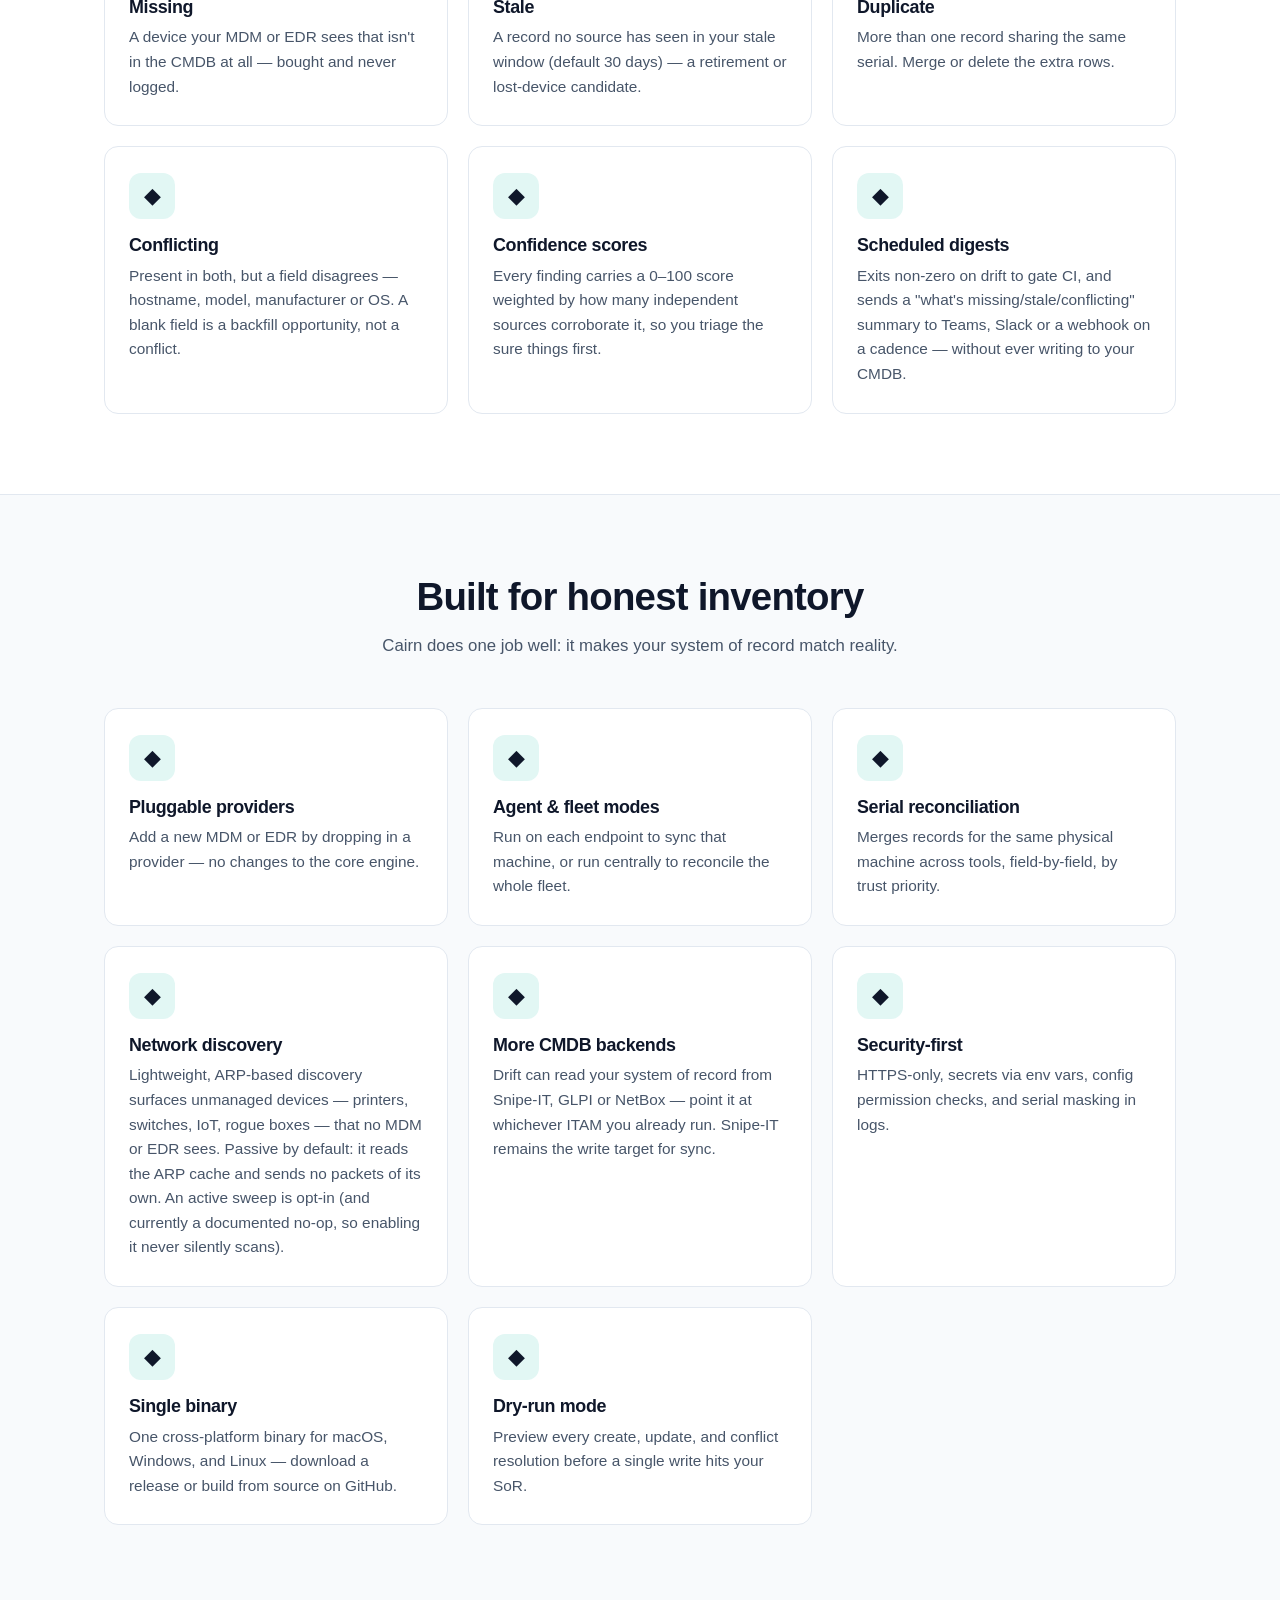
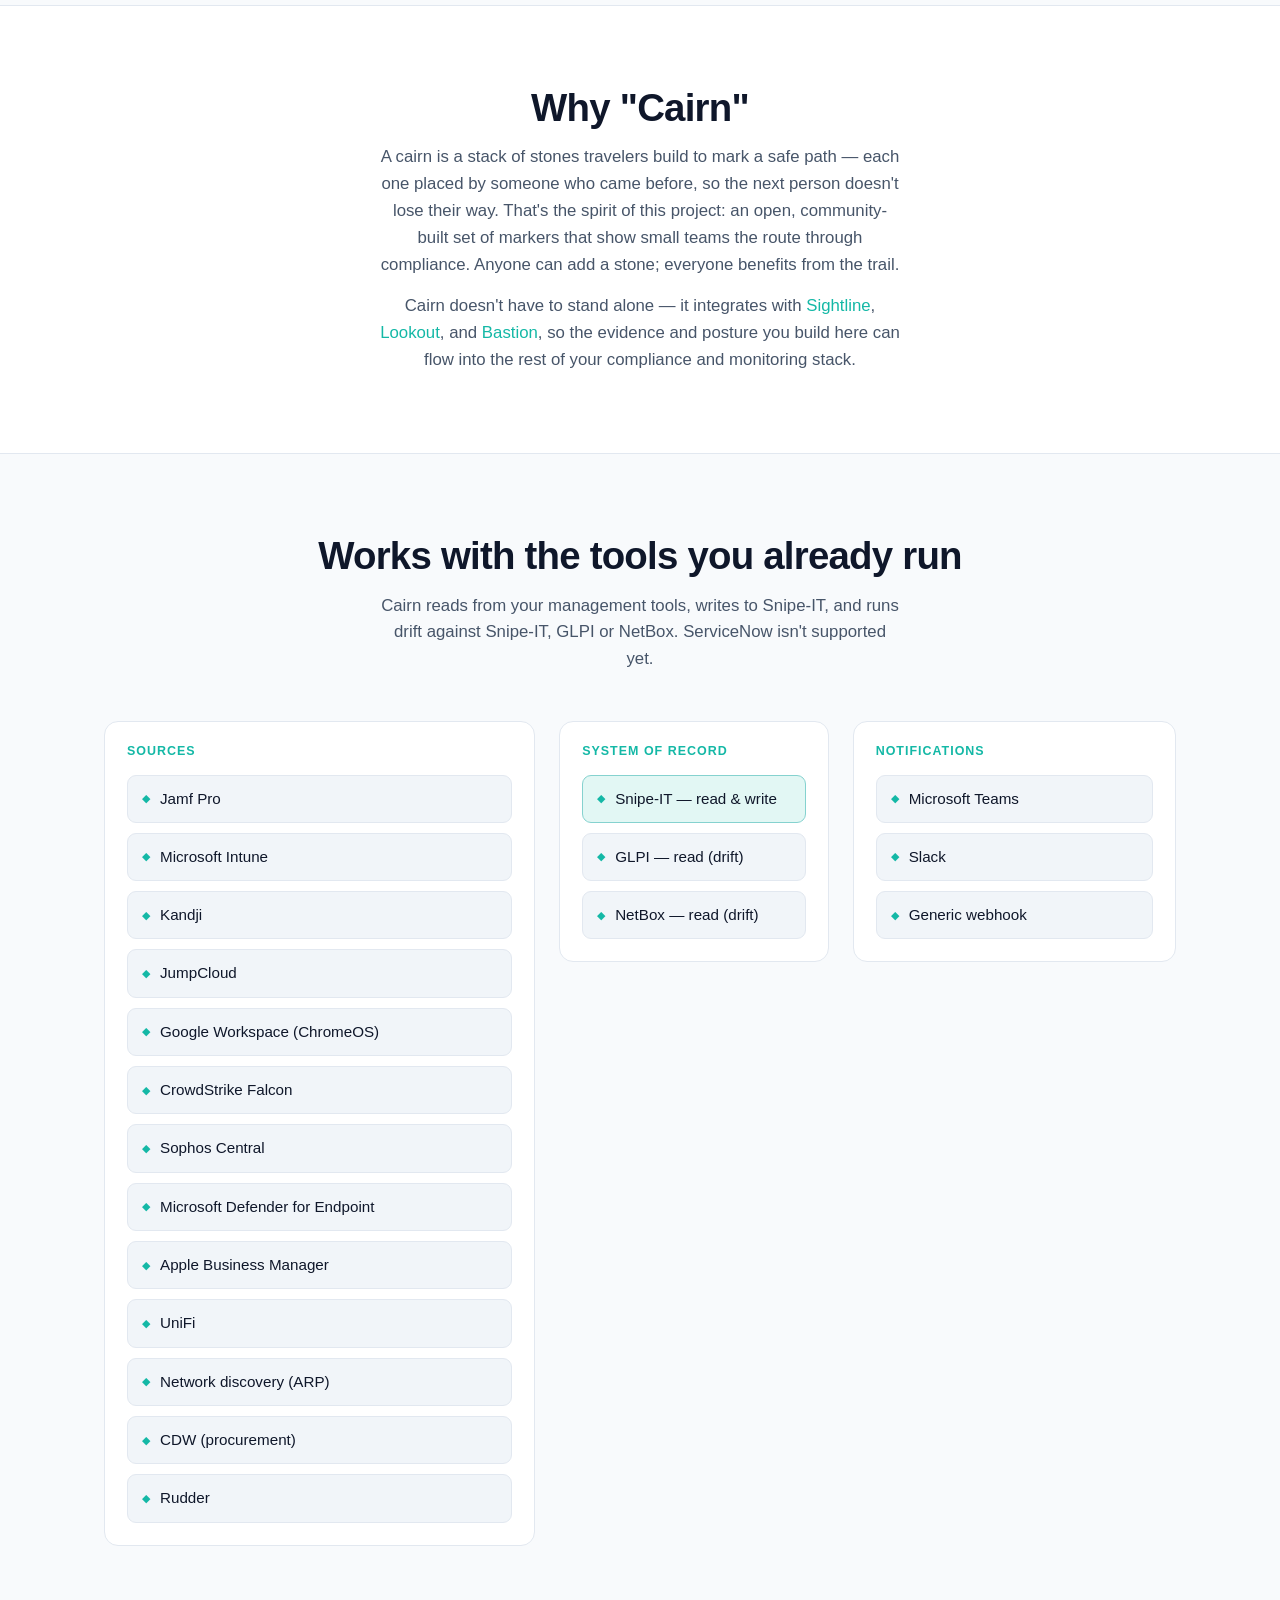
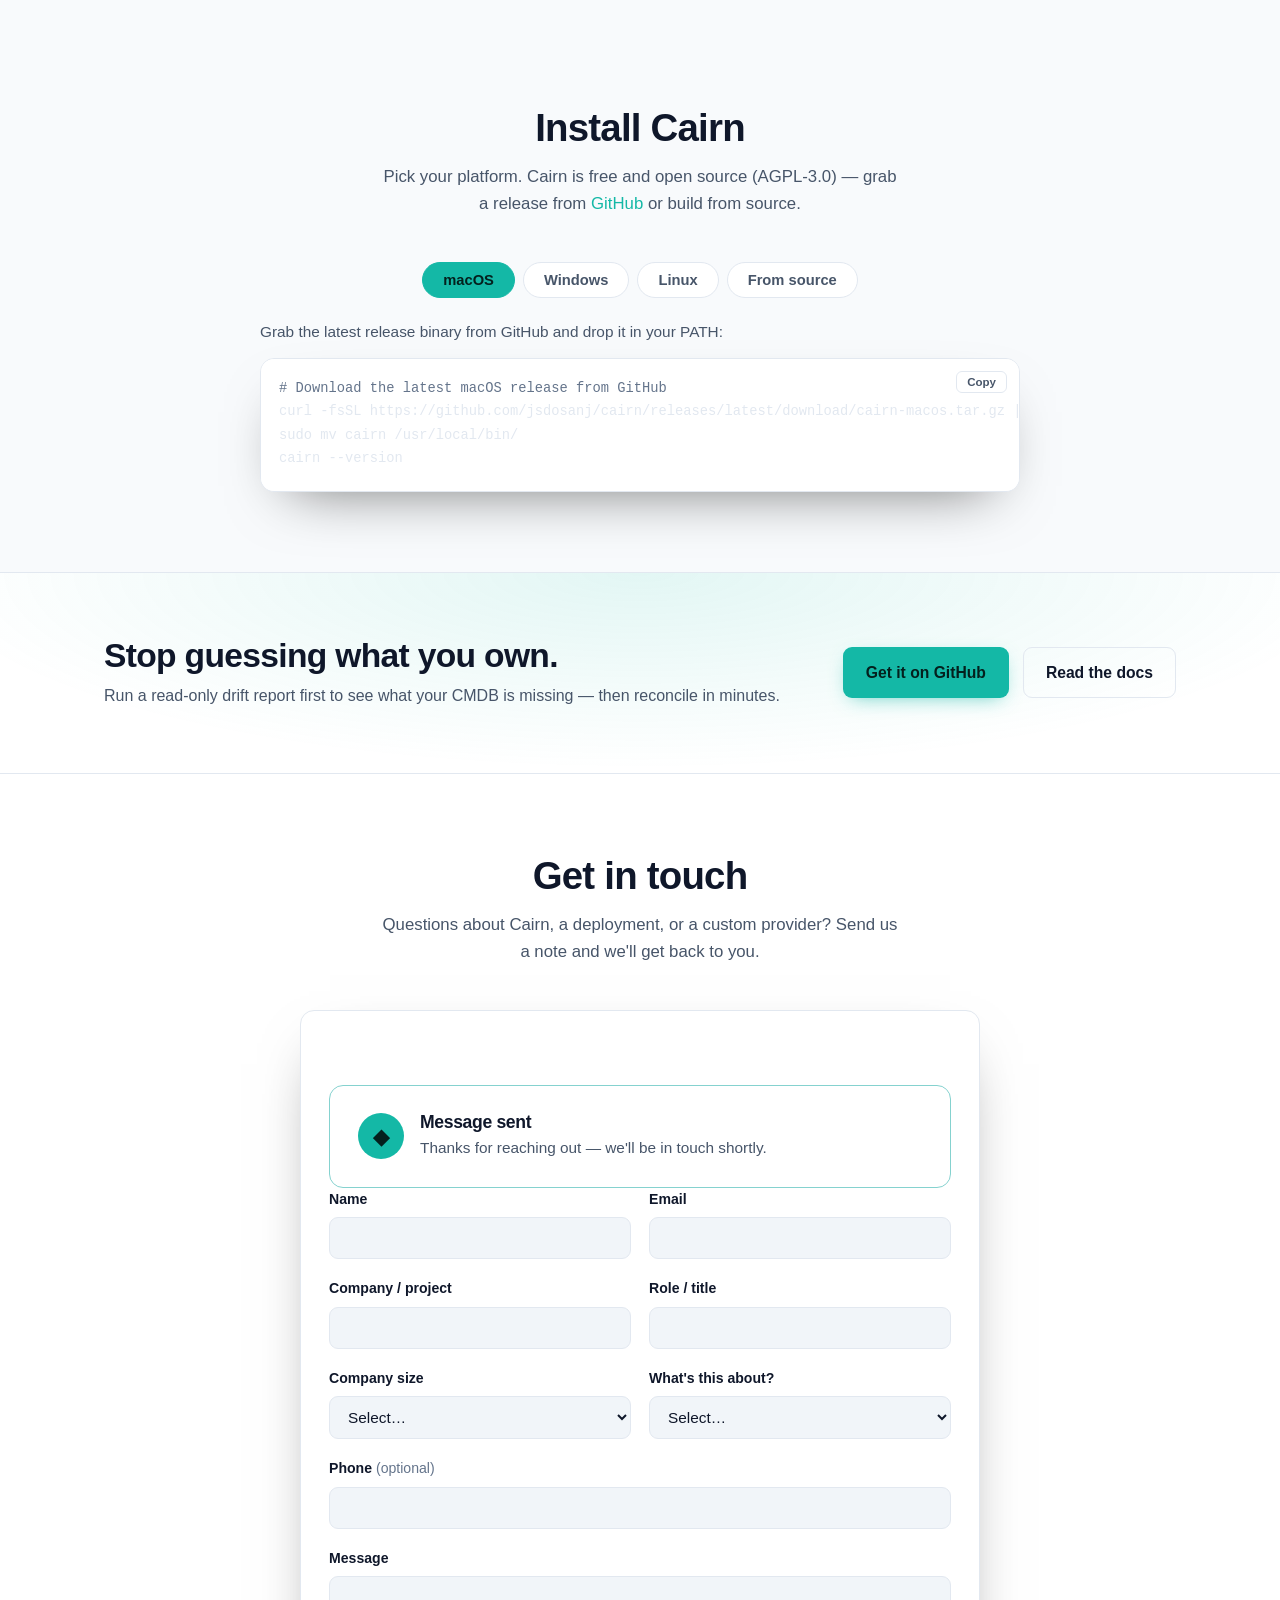
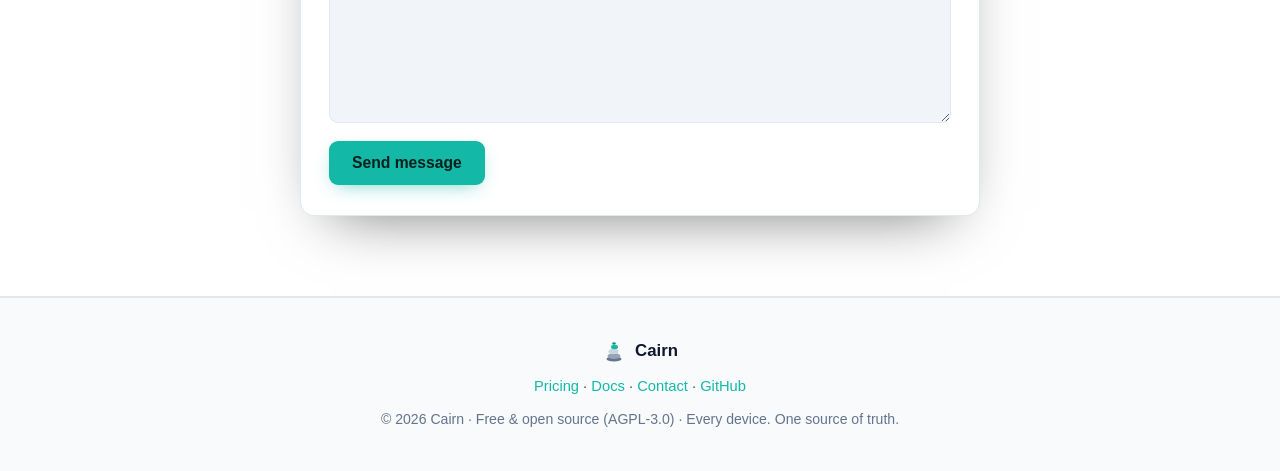
==== commit 00db1605: "Reflect 2026 product feature updates on the marketing site (#4) Co-authored-by: Jasvant Dosanjh <jas" ====
--- a/index.html
+++ b/index.html
@@ -4,10 +4,10 @@
   <meta charset="UTF-8">
   <meta name="viewport" content="width=device-width, initial-scale=1.0">
   <title>Snipe-IT Reconciliation &amp; Device Sync Tool | Cairn</title>
-  <meta name="description" content="Cairn is a free, open-source Snipe-IT reconciliation tool. Sync device inventory from 12+ MDM and EDR sources — Jamf, Intune, CrowdStrike — into one source of truth.">
-  <link rel="canonical" href="https://jsdosanj.github.io/cairn-site/">
+  <meta name="description" content="Cairn is a free, open-source Snipe-IT reconciliation tool. Sync device inventory from 12+ MDM and EDR sources — Jamf, Intune, CrowdStrike — into one source of truth, and run a drift report that shows where your CMDB disagrees with reality.">
+  <link rel="canonical" href="https://dosanjhlabs.com/cairn/">
   <meta name="robots" content="index, follow, max-image-preview:large, max-snippet:-1">
-  <meta name="keywords" content="Snipe-IT integration, Snipe-IT sync, device reconciliation, asset reconciliation, IT asset management, Jamf to Snipe-IT, Intune Snipe-IT sync, MDM EDR inventory sync, CrowdStrike asset sync, open source asset management, fleet reconciliation tool">
+  <meta name="keywords" content="Snipe-IT integration, Snipe-IT sync, device reconciliation, asset reconciliation, IT asset management, drift report, CMDB drift, Jamf to Snipe-IT, Intune Snipe-IT sync, MDM EDR inventory sync, CrowdStrike asset sync, GLPI, NetBox, network discovery, open source asset management, fleet reconciliation tool">
   <meta name="theme-color" content="#0a0f1c">
 
   <link rel="icon" type="image/svg+xml" href="assets/cairn.svg">
@@ -23,8 +23,8 @@
   <meta property="og:site_name" content="Cairn">
   <meta property="og:title" content="Snipe-IT Reconciliation &amp; Device Sync Tool | Cairn">
   <meta property="og:description" content="Cairn is a free, open-source Snipe-IT reconciliation tool. Sync device inventory from 12+ MDM and EDR sources into one source of truth.">
-  <meta property="og:url" content="https://jsdosanj.github.io/cairn-site/">
-  <meta property="og:image" content="https://jsdosanj.github.io/cairn-site/assets/og-image.png">
+  <meta property="og:url" content="https://dosanjhlabs.com/cairn/">
+  <meta property="og:image" content="https://dosanjhlabs.com/cairn/assets/og-image.png">
   <meta property="og:image:width" content="1200">
   <meta property="og:image:height" content="630">
   <meta property="og:image:alt" content="Cairn — Snipe-IT device reconciliation, automated.">
@@ -32,7 +32,7 @@
   <meta name="twitter:card" content="summary_large_image">
   <meta name="twitter:title" content="Snipe-IT Reconciliation &amp; Device Sync Tool | Cairn">
   <meta name="twitter:description" content="Free, open-source Snipe-IT reconciliation tool. Sync 12+ MDM and EDR sources into one source of truth.">
-  <meta name="twitter:image" content="https://jsdosanj.github.io/cairn-site/assets/og-image.png">
+  <meta name="twitter:image" content="https://dosanjhlabs.com/cairn/assets/og-image.png">
 
   <script type="application/ld+json">
   {
@@ -44,13 +44,13 @@
         "applicationCategory": "BusinessApplication",
         "applicationSubCategory": "IT Asset Management",
         "operatingSystem": "Linux, Windows, macOS",
-        "url": "https://jsdosanj.github.io/cairn-site/",
+        "url": "https://dosanjhlabs.com/cairn/",
         "downloadUrl": "https://github.com/jsdosanj/cairn/releases",
-        "softwareHelp": "https://jsdosanj.github.io/cairn-site/docs.html",
+        "softwareHelp": "https://dosanjhlabs.com/cairn/docs.html",
         "description": "Cairn is a free, open-source device and asset reconciliation tool that pulls device inventory from 12+ MDM and EDR sources (Jamf, Intune, Kandji, JumpCloud, CrowdStrike, Defender, Sophos and more) and syncs one reconciled source of truth into Snipe-IT.",
         "license": "https://www.gnu.org/licenses/agpl-3.0.html",
         "isAccessibleForFree": true,
-        "image": "https://jsdosanj.github.io/cairn-site/assets/og-image.png",
+        "image": "https://dosanjhlabs.com/cairn/assets/og-image.png",
         "offers": {
           "@type": "Offer",
           "price": "0",
@@ -69,13 +69,13 @@
         "codeRepository": "https://github.com/jsdosanj/cairn",
         "license": "https://www.gnu.org/licenses/agpl-3.0.html",
         "programmingLanguage": "Go",
-        "url": "https://jsdosanj.github.io/cairn-site/"
+        "url": "https://dosanjhlabs.com/cairn/"
       },
       {
         "@type": "Organization",
         "name": "Cairn",
-        "url": "https://jsdosanj.github.io/cairn-site/",
-        "logo": "https://jsdosanj.github.io/cairn-site/assets/apple-touch-icon.png",
+        "url": "https://dosanjhlabs.com/cairn/",
+        "logo": "https://dosanjhlabs.com/cairn/assets/apple-touch-icon.png",
         "sameAs": [
           "https://github.com/jsdosanj/cairn"
         ]
@@ -101,6 +101,7 @@
       </button>
 
       <nav class="nav__links" id="navLinks" aria-label="Primary">
+        <a href="#drift">Drift report</a>
         <a href="#features">Features</a>
         <a href="#why">Why Cairn</a>
         <a href="#integrations">Integrations</a>
@@ -122,8 +123,9 @@
           <h1 class="hero__title">Every device.<br><span class="accent">One source of truth.</span></h1>
           <p class="hero__lead">
             Cairn pulls your fleet from the tools that already manage it — Jamf, Intune,
-            Kandji, ChromeOS, CrowdStrike and more — and keeps your asset database honest,
-            automatically — and pushes asset tags back to the MDM so both sides agree.
+            Kandji, ChromeOS, CrowdStrike and more — reconciles every device into your
+            asset system of record, and pushes asset tags back to the MDM so both sides
+            agree. Its drift report shows exactly where your CMDB disagrees with reality.
             It's free and open source (AGPL-3.0): self-host it yourself, at no cost,
             forever.
           </p>
@@ -131,7 +133,7 @@
             <a class="btn btn--primary" href="https://github.com/jsdosanj/cairn" target="_blank" rel="noopener">Get it on GitHub</a>
             <a class="btn btn--ghost" href="docs.html">Read the docs</a>
           </div>
-          <p class="hero__meta">Free &amp; open source · Single binary · macOS · Windows · Linux</p>
+          <p class="hero__meta">Free &amp; open source (AGPL-3.0) · Single binary · macOS · Windows · Linux</p>
         </div>
 
         <div class="hero__art" aria-hidden="true">
@@ -148,18 +150,21 @@
     <!-- TERMINAL / CODE -->
     <section class="demo">
       <div class="container demo__grid">
-        <figure class="terminal" aria-label="Example Cairn command and output">
+        <figure class="terminal" aria-label="Example Cairn drift report output">
           <figcaption class="terminal__bar">
             <span class="dot"></span><span class="dot"></span><span class="dot"></span>
-            <span class="terminal__title">cairn — fleet reconciliation</span>
+            <span class="terminal__title">cairn — is your CMDB lying?</span>
             <button class="copy-btn" type="button" data-copy="#snippet-cmd" aria-label="Copy command">Copy</button>
           </figcaption>
-          <pre class="terminal__body"><code id="snippet-cmd"><span class="c-prompt">$</span> cairn sync --dry-run
-<span class="c-muted">→</span> Loading config from ./cairn.yaml
-<span class="c-muted">→</span> Pulling fleet: jamf (412) · intune (377) · crowdstrike (455)
-<span class="c-muted">→</span> Reconciling by serial number…
-<span class="c-ok">[ok]</span> 461 devices matched · 12 new · 3 conflicts resolved by trust priority
-<span class="c-warn">~</span> dry-run: no changes written to Snipe-IT</code></pre>
+          <pre class="terminal__body"><code id="snippet-cmd"><span class="c-prompt">$</span> cairn drift
+<span class="c-muted">→</span> observed 412 device(s) across sources vs 388 record(s) in the CMDB
+<span class="c-warn">~</span> 7 missing · 3 stale · 2 conflicting · 1 duplicate · 399 ok
+
+<span class="c-warn">MISSING from CMDB (7)</span>
+  ****9F2A   <span class="c-ok">████████░░</span> 85%  not in the system of record   seen by: jamf, crowdstrike
+  ****1C04   <span class="c-warn">███████░░░</span> 70%  not in the system of record   seen by: intune
+<span class="c-warn">CONFLICTING fields (2)</span>
+  ****8D10 [A0991] <span class="c-ok">████████░░</span> 80%  hostname disagrees: MARKETING-07 ≠ mktg-laptop-7</code></pre>
         </figure>
 
         <figure class="terminal" aria-label="Example Cairn YAML configuration">
@@ -184,6 +189,51 @@
       </div>
     </section>
 
+    <!-- DRIFT -->
+    <section class="section section--alt" id="drift">
+      <div class="container">
+        <h2 class="section__title">Is your CMDB lying?</h2>
+        <p class="section__sub">
+          <code>cairn drift</code> is read-only — it writes nothing. It pulls every source,
+          reconciles by serial, reads your system of record, and diffs them, so you see
+          exactly where the official record disagrees with the tools that actually manage your fleet.
+        </p>
+
+        <ul class="grid grid--features">
+          <li class="card">
+            <span class="card__icon" aria-hidden="true">◆</span>
+            <h3>Missing</h3>
+            <p>A device your MDM or EDR sees that isn't in the CMDB at all — bought and never logged.</p>
+          </li>
+          <li class="card">
+            <span class="card__icon" aria-hidden="true">◆</span>
+            <h3>Stale</h3>
+            <p>A record no source has seen in your stale window (default 30 days) — a retirement or lost-device candidate.</p>
+          </li>
+          <li class="card">
+            <span class="card__icon" aria-hidden="true">◆</span>
+            <h3>Duplicate</h3>
+            <p>More than one record sharing the same serial. Merge or delete the extra rows.</p>
+          </li>
+          <li class="card">
+            <span class="card__icon" aria-hidden="true">◆</span>
+            <h3>Conflicting</h3>
+            <p>Present in both, but a field disagrees — hostname, model, manufacturer or OS. A blank field is a backfill opportunity, not a conflict.</p>
+          </li>
+          <li class="card">
+            <span class="card__icon" aria-hidden="true">◆</span>
+            <h3>Confidence scores</h3>
+            <p>Every finding carries a 0–100 score weighted by how many independent sources corroborate it, so you triage the sure things first.</p>
+          </li>
+          <li class="card">
+            <span class="card__icon" aria-hidden="true">◆</span>
+            <h3>Scheduled digests</h3>
+            <p>Exits non-zero on drift to gate CI, and sends a "what's missing/stale/conflicting" summary to Teams, Slack or a webhook on a cadence — without ever writing to your CMDB.</p>
+          </li>
+        </ul>
+      </div>
+    </section>
+
     <!-- FEATURES -->
     <section class="section" id="features">
       <div class="container">
@@ -205,6 +255,16 @@
             <span class="card__icon" aria-hidden="true">◆</span>
             <h3>Serial reconciliation</h3>
             <p>Merges records for the same physical machine across tools, field-by-field, by trust priority.</p>
+          </li>
+          <li class="card">
+            <span class="card__icon" aria-hidden="true">◆</span>
+            <h3>Network discovery</h3>
+            <p>Lightweight, ARP-based discovery surfaces unmanaged devices — printers, switches, IoT, rogue boxes — that no MDM or EDR sees. Passive by default: it reads the ARP cache and sends no packets of its own. An active sweep is opt-in (and currently a documented no-op, so enabling it never silently scans).</p>
+          </li>
+          <li class="card">
+            <span class="card__icon" aria-hidden="true">◆</span>
+            <h3>More CMDB backends</h3>
+            <p>Drift can read your system of record from Snipe-IT, GLPI or NetBox — point it at whichever ITAM you already run. Snipe-IT remains the write target for sync.</p>
           </li>
           <li class="card">
             <span class="card__icon" aria-hidden="true">◆</span>
@@ -237,9 +297,9 @@
         </p>
         <p class="section__sub">
           Cairn doesn't have to stand alone — it integrates with
-          <a href="https://jsdosanj.github.io/sightline-site/" target="_blank" rel="noopener">Sightline</a>,
-          <a href="https://jsdosanj.github.io/lookout-site/" target="_blank" rel="noopener">Lookout</a>, and
-          <a href="https://jsdosanj.github.io/bastion/" target="_blank" rel="noopener">Bastion</a>,
+          <a href="https://dosanjhlabs.com/sightline/" target="_blank" rel="noopener">Sightline</a>,
+          <a href="https://dosanjhlabs.com/lookout/" target="_blank" rel="noopener">Lookout</a>, and
+          <a href="https://dosanjhlabs.com/bastion/" target="_blank" rel="noopener">Bastion</a>,
           so the evidence and posture you build here can flow into the rest of your compliance and
           monitoring stack.
         </p>
@@ -250,7 +310,7 @@
     <section class="section" id="integrations">
       <div class="container">
         <h2 class="section__title">Works with the tools you already run</h2>
-        <p class="section__sub">Cairn reads from your management tools and writes to one system of record.</p>
+        <p class="section__sub">Cairn reads from your management tools, writes to Snipe-IT, and runs drift against Snipe-IT, GLPI or NetBox. ServiceNow isn't supported yet.</p>
 
         <div class="integrations">
           <div class="integrations__group">
@@ -266,6 +326,7 @@
               <li class="logo"><span class="logo__mark" aria-hidden="true">◆</span> Microsoft Defender for Endpoint</li>
               <li class="logo"><span class="logo__mark" aria-hidden="true">◆</span> Apple Business Manager</li>
               <li class="logo"><span class="logo__mark" aria-hidden="true">◆</span> UniFi</li>
+              <li class="logo"><span class="logo__mark" aria-hidden="true">◆</span> Network discovery (ARP)</li>
               <li class="logo"><span class="logo__mark" aria-hidden="true">◆</span> CDW (procurement)</li>
               <li class="logo"><span class="logo__mark" aria-hidden="true">◆</span> Rudder</li>
             </ul>
@@ -274,7 +335,9 @@
           <div class="integrations__group">
             <h3 class="integrations__label">System of record</h3>
             <ul class="logos">
-              <li class="logo logo--sink"><span class="logo__mark" aria-hidden="true">◆</span> Snipe-IT</li>
+              <li class="logo logo--sink"><span class="logo__mark" aria-hidden="true">◆</span> Snipe-IT — read &amp; write</li>
+              <li class="logo"><span class="logo__mark" aria-hidden="true">◆</span> GLPI — read (drift)</li>
+              <li class="logo"><span class="logo__mark" aria-hidden="true">◆</span> NetBox — read (drift)</li>
             </ul>
           </div>
 
@@ -364,7 +427,7 @@
       <div class="container cta-strip__inner">
         <div>
           <h2>Stop guessing what you own.</h2>
-          <p>Reconcile your fleet in minutes — with a dry run first.</p>
+          <p>Run a read-only drift report first to see what your CMDB is missing — then reconcile in minutes.</p>
         </div>
         <div class="cta-strip__buttons">
           <a class="btn btn--primary" href="https://github.com/jsdosanj/cairn" target="_blank" rel="noopener">Get it on GitHub</a>
@@ -393,7 +456,7 @@
             <input type="hidden" name="_template" value="table">
             <input type="hidden" name="_captcha" value="false">
             <input type="hidden" name="_autoresponse" value="Thanks for reaching out about Cairn — we've received your message and someone will be in touch shortly. — Cairn, a Dosanjh Labs project">
-            <input type="hidden" name="_next" value="https://jsdosanj.github.io/cairn-site/?sent=1#contact">
+            <input type="hidden" name="_next" value="https://dosanjhlabs.com/cairn/?sent=1#contact">
             <input type="hidden" name="Source" value="Cairn">
             <input type="text" name="_honey" style="display:none" tabindex="-1" autocomplete="off">
 
